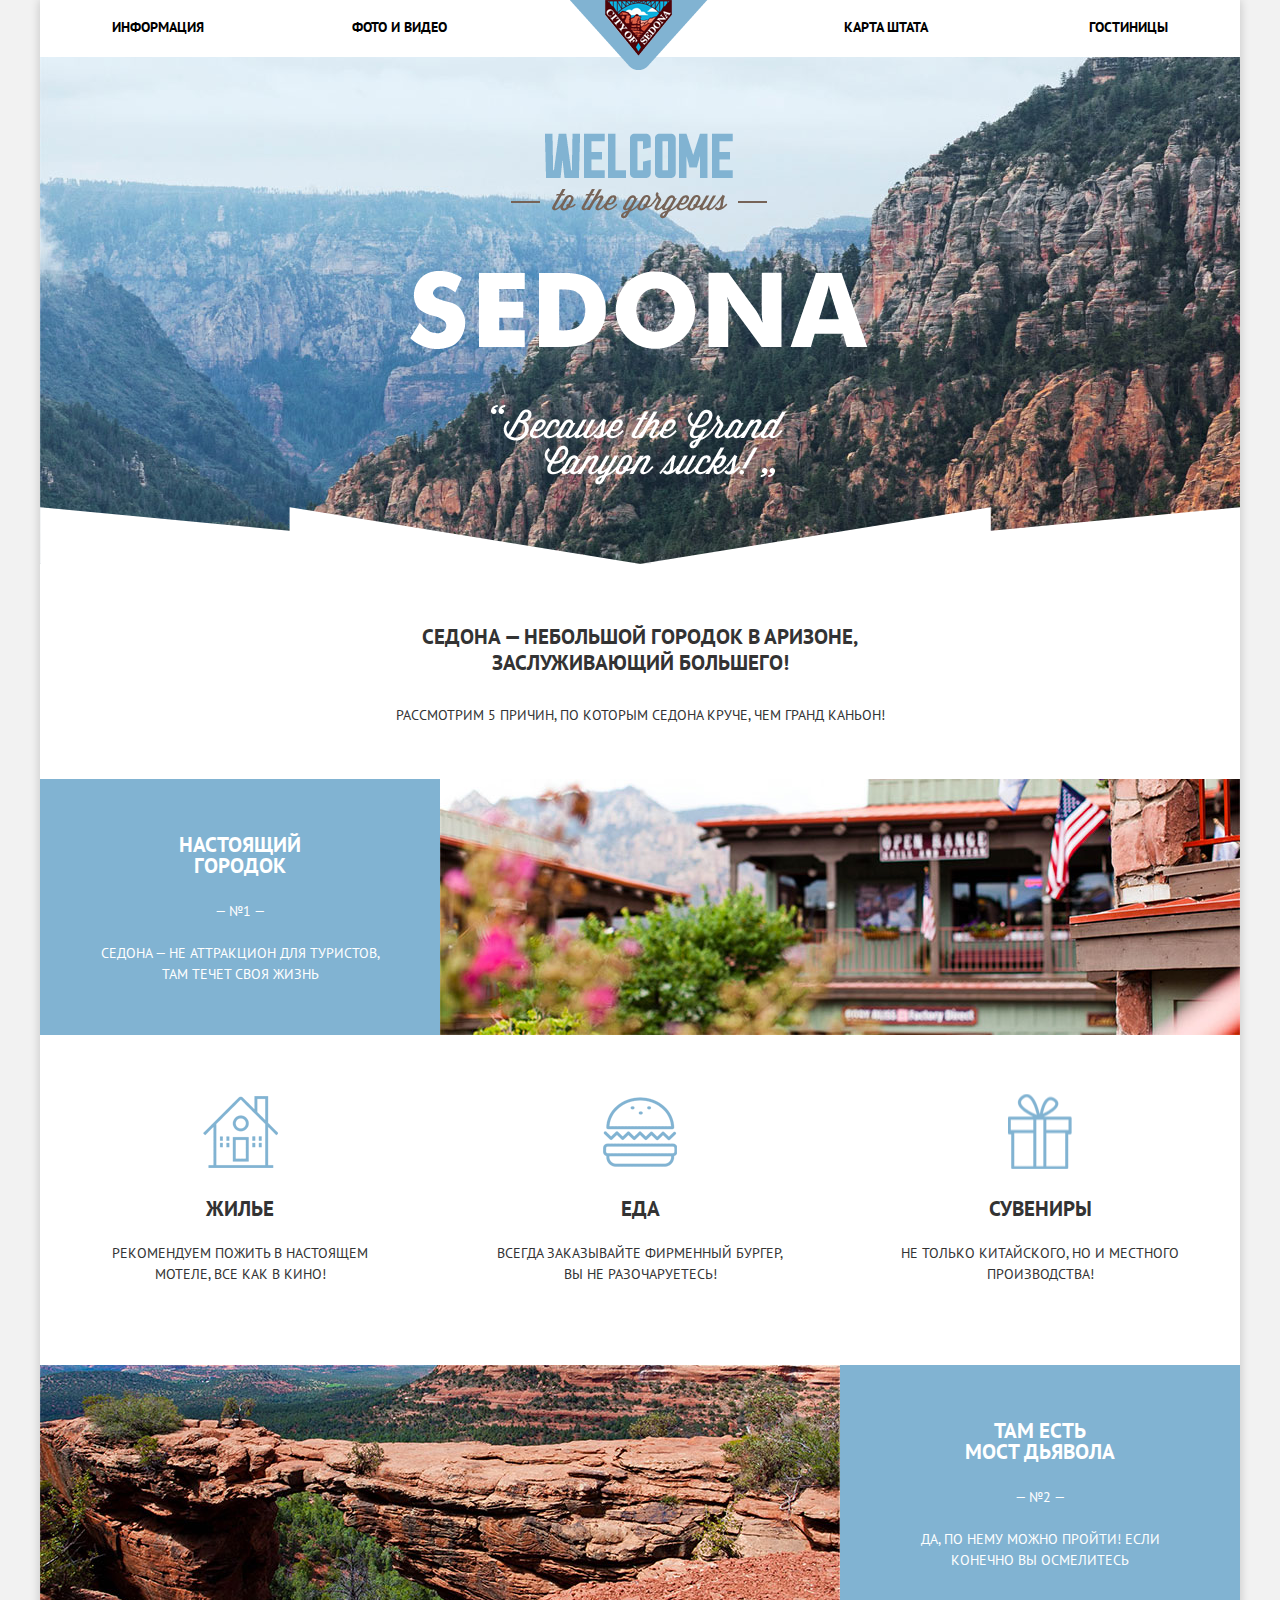
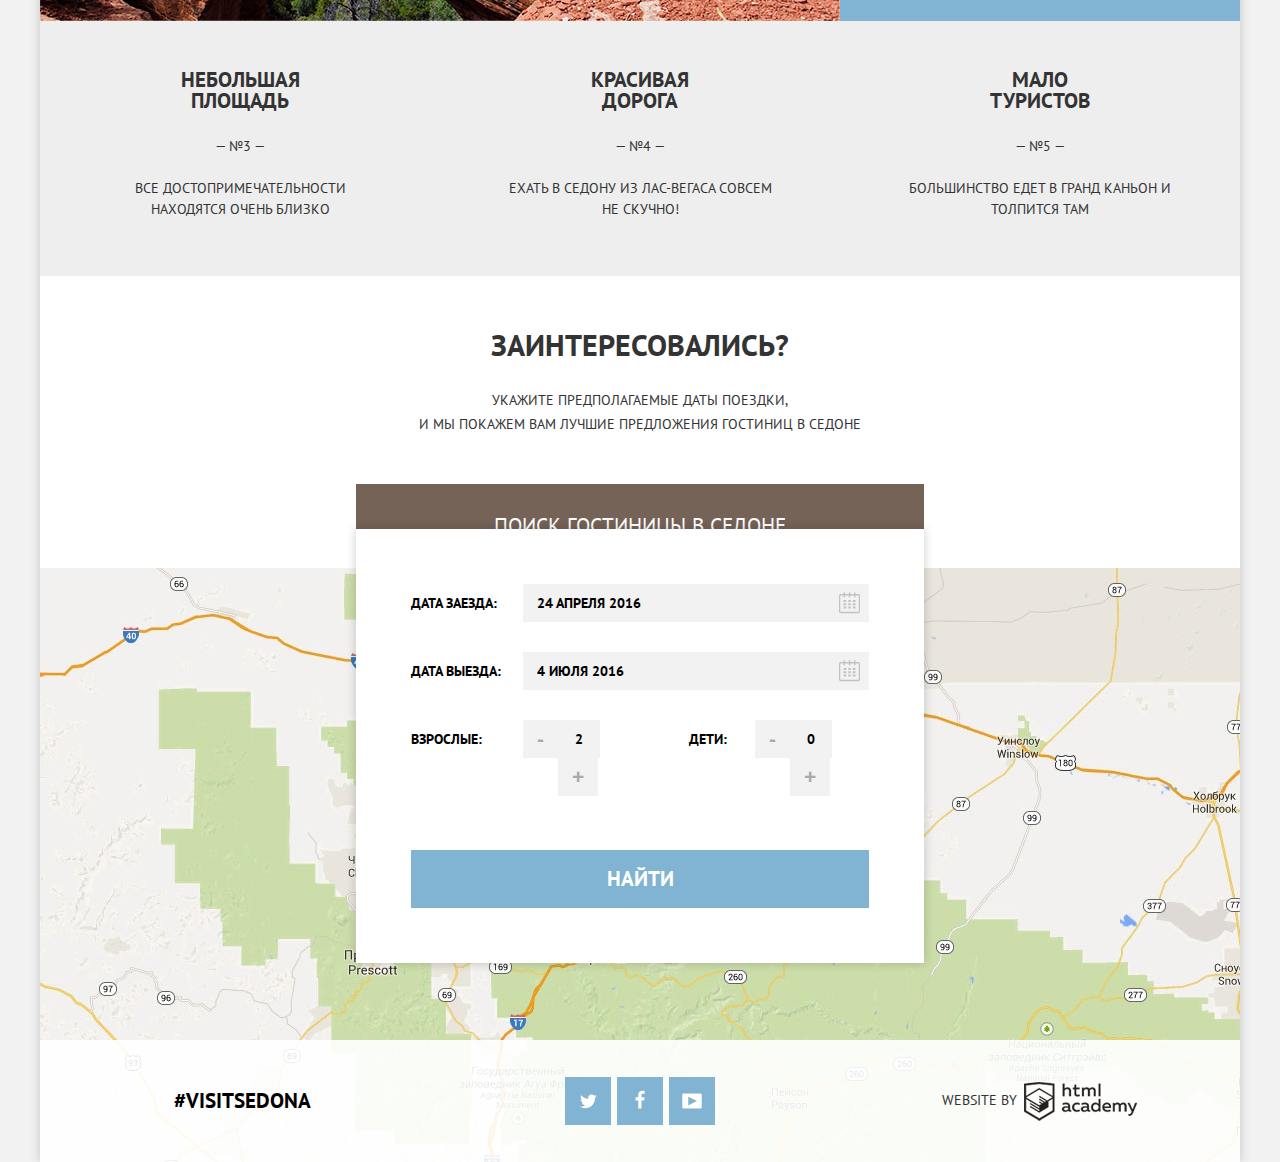
==== index.html @ 4ca917ee "№6" ====
<!DOCTYPE HTML>
<html lang="ru">
	<head>
		<title>Седона</title>
		<meta charset="utf-8">
		<link rel="stylesheet" href="https://fonts.googleapis.com/css?family=PT+Sans">
		<link rel="stylesheet" href="css/normalize.css">
		<link rel="stylesheet" href="css/style.css">
	</head>
	<body>
		<div class="container">
			<header>
				<nav class="main-navigation">
					<ul>
						<li>
							<a href="#">Информация</a>
						</li>
						<li>
							<a href="#">Фото и видео</a>
						</li>
						<li>
							<a href="#">Карта штата</a>
						</li>
						<li>
							<a href="catalog.html">Гостиницы</a>
						</li>
					</ul>
					<div class="logo">
						<a>
							<img src="img/logo.png" width="138" height="70" alt="Седона">
						</a>
					</div>
				</nav>
			</header>
			<main>
				<div class="index-intro">
					<img class="intro-text" src="img/main/intro-text.png" width="458" height="352" alt="Добро пожаловать в Седону!">
				</div>
				<div class="index-intro-title">
					<h1>Седона &mdash; небольшой городок в Аризоне, заслуживающий большего!</h1>
					<p>Рассмотрим 5 причин, по которым Седона круче, чем гранд каньон!</p>
				</div>
				<div class="index-content">
					<div class="reason-row clearfix">
						<div class="reason-text reason-best index-left-column">
							<h2>Настоящий<br> городок</h2>
							<span class="reason-number">&mdash; №1 &mdash;</span>
							<p>Седона &mdash; не аттракцион для туристов, там течет своя жизнь</p>
						</div>
						<div class="reason-photo index-right-column">
							<img src="img/main/real-city.jpg" width="800" height="256" alt="Настоящий городок Седона">
						</div>
					</div>
					<div class="features">
						<div class="features-item index-left-column">
							<div class="feature-icon house-icon"></div>
							<h2>Жилье</h2>
							<p>Рекомендуем пожить в настоящем мотеле, все как в кино!</p>
						</div>
						<div class="features-item index-left-column">
							<div class="feature-icon burger-icon"></div>
							<h2>Еда</h2>
							<p>Всегда заказывайте фирменный бургер, вы не разочаруетесь!</p>
						</div>
						<div class="features-item index-right-column">
							<div class="feature-icon present-icon"></div>
							<h2>Сувениры</h2>
							<p>Не только китайского, но и местного производства!</p>
						</div>
					</div>
					<div class="reason-row">
						<div class="reason-photo index-left-column">
							<img src="img/main/devils-bridge.jpg" width="800" height="256" alt="Мост Дьявола">
						</div>
						<div class="reason-text reason-best index-right-column">
							<h2>Там есть<br> Мост Дьявола</h2>
							<span class="reason-number">&mdash; №2 &mdash;</span>
							<p>Да, по нему можно пройти! Если конечно вы осмелитесь</p>
						</div>
					</div>
					<div class="reason-row clearfix">
						<div class="reason-text index-left-column">
							<h2>Небольшая<br> площадь</h2>
							<span class="reason-number">&mdash; №3 &mdash;</span>
							<p>Все достопримечательности находятся очень близко</p>
						</div>	
						<div class="reason-text index-center-column">
							<h2>Красивая<br> дорога</h2>
							<span class="reason-number">&mdash; №4 &mdash;</span>
							<p>Ехать в Седону из Лас-Вегаса совсем не скучно!</p>
						</div>	
						<div class="reason-text index-right-column">
							<h2>Мало<br> туристов</h2>
							<span class="reason-number">&mdash; №5 &mdash;</span>
							<p>Большинство едет в Гранд Каньон и толпится там</p>
						</div>	
					</div>
				</div>
				<div class="hotel-search">
					<div class="hotel-search-intro">
						<strong>Заинтересовались?</strong>
						<p>Укажите предполагаемые даты поездки,<br> и мы покажем вам лучшие предложения гостиниц в Седоне</p>
					</div>
					<a class="btn search-form-btn" href="#">Поиск гостиницы в Седоне</a>
					<div class="modal-content"> <!--Чтобы скрыть эту форму, нужно добавить класс .modal-content-close-->
					<form class="hotel-search-form" action="https://echo.htmlacademy.ru" method="post">
					<div class="booking-date clearfix">
						<label for="arrival-date">Дата заезда:</label>
						<input type="text" name="arrival-date" value="" id="arrival-date" placeholder="24 АПРЕЛЯ 2016">
						<button class="calendar-icon" type="button" title="Открыть календарь"></button>
					</div>
					<div class="booking-date clearfix">
						<label for="departure-date">Дата Выезда:</label>
						<input type="text" name="departure-date" value="" id="departure-date" placeholder="4 ИЮЛЯ 2016">
						<button class="calendar-icon" type="button" title="Открыть календарь"></button>
					</div>
					<div class="booking-person adult-number">
						<label for="adults-number">Взрослые:</label>
						<button class="minus-btn" type="button">-</button>
						<input type="text" name="adults-number" value="" id="adults-number" placeholder="2">
						<button class="plus-btn" type="button">+</button>
					</div>
					<div class="booking-person children-number">
						<label for="children-number">Дети:</label>
						<button class="minus-btn" type="button">-</button>
						<input type="text" name="children-number" value="" id="children-number" placeholder="0">
						<button class="plus-btn" type="button">+</button>
					</div>
					<button class="hotel-search-btn" type="submit" title="Найти гостиницу">Найти</button>
					</form>
				</div>
				</div>
				<div class="index-map">
				</div>
			</main>
			<footer class="main-footer footer-transparent clearfix">
				<a class="hashtag" href="#">#VisitSedona</a>
				<div class="footer-social">
					<a class="social-button social-button-tw" href="#">Twitter</a>
					<a class="social-button social-button-fb" href="#">Facebook</a>
					<a class="social-button social-button-yt" href="#">Youtube</a>
				</div>
				<div class="copyright">
					<p class="copyright-text">Website by</p>
					<a class="copyright-icon" href="https://htmlacademy.ru">
						<img src="img/copyright-icon.png" width="113" height="39" alt="HTML Academy">
					</a>
				</div>
			</footer>
		</div>
	</body>
</html>
---- css/style.css ----
body {
	font-weight: 400;
	font-size: 14px;
	line-height: 21px;
	font-family: "PT Sans", "Arial", sans-serif;
	color: #333333;
	text-transform: uppercase;

	background-color: #f2f2f2;
}

img {
	display: block;
	max-width: 100%;
	max-height: auto;
}

.clearfix {
	content: "";
	display: table;
	clear: both;
}

.container {
	position: relative;
	width: 1200px;
	margin: 0 auto;
	background-color: #ffffff;
	box-shadow: 0 0 10px rgba(0, 1, 1, 0.2);
}


/*main-page*/


/*main-page navigation*/


.main-navigation {
	position: relative;
	padding: 0 72px;
}

.main-navigation ul {
	margin: 0;
	padding: 0;
	font-size: 0;
	list-style: none;
}

.main-navigation li {
	display: inline-block;
	width: 240px;
	padding: 14px 0;
	vertical-align: top;
}

.main-navigation li:nth-child(4n+1),
.main-navigation li:nth-child(4n+2) {
	text-align: left;
}

.main-navigation li:nth-child(4n+2) {
	margin-right: 96px;
}

.main-navigation li:nth-child(4n+3),
.main-navigation li:nth-child(4n+4) {
	text-align: right;
}

.main-navigation a {
	font-weight: 700;
	font-size: 14px;
	line-height: 26px;
	color: #000000;
	text-decoration: none;
}

.main-navigation a:hover {
	color: #81b3d2;
}

.main-navigation a:active {
	color: #b2b2b2;
}

.main-navigation .active {
	color: #766357;
}

.main-navigation .active:hover {
	color: #604e43;
}

.main-navigation .active:active {
	color: #d6d0cc;
}

.logo {
	position: absolute;
	top: 0;
	left: 530px;
	z-index: 10;
	width: 138px;
	height: 70px;
}


/*main-page main-content*/


.index-intro {
	position: relative;
	width: 100%;
	height: 507px;

	background: url("../img/main/intro-shape.png") no-repeat 0 450px,
	#7fb4d3 url("../img/main/intro-photo.jpg") no-repeat 0 -55px;
}

.intro-text {
	position: absolute;
	top: 76px;
	left: 370px;
}

.index-intro-title h1 {
	width: 500px;
	margin: 0 auto;
	margin-top: 60px;
	margin-bottom: 26px;
	font-size: 21px;
	line-height: 26px;
	text-align: center;
}

.index-intro-title p {
	margin: 0 auto;
	margin-bottom: 51px;
	font-size: 14px;
	line-height: 26px;
	text-align: center;
}

.index-left-column,
.index-center-column {
	float: left;
}

.index-right-column {
	float: right;
}

.reason-row:last-child {
	background-color: #eeeeee;
}

.reason-text {
	width: 400px;
	text-align: center;
	padding-bottom: 42px;
}

.reason-best {
	padding-bottom: 36px;
	color: #ffffff;
	background-color: #81b3d2;
}

.reason-text h2 {
	margin-top: 48px;
	margin-bottom: 25px;
	font-size: 21px;
	line-height: 21px;
}

.reason-best h2 {
	margin-top: 55px;
	margin-bottom: 25px;
	font-size: 21px;
	line-height: 21px;
}

.reason-number {
	display: block;
	margin-bottom: 21px;
}

.reason-text p {
	padding: 0 60px;
}

.reason-best p {
	padding: 0 49px;
}

.reason-photo {
	width: 800px;
}

.features-item {
	width: 400px;
	text-align: center;
}

.feature-icon {
	width: 75px;
	height: 75px;
	margin: 0 auto;
	margin-top: 59px;
	margin-bottom: 29px;
}

.house-icon {
	background: url("../img/main/house-icon.png") no-repeat 50% 50%;
	background-size: 75px 72px;
}

.burger-icon {
	background: url("../img/main/burger-icon.png") no-repeat 50% 50%;
	background-size: 74px 70px;
}

.present-icon {
	background: url("../img/main/present-icon.png") no-repeat 50% 50%;
	background-size: 64px 76px;
}

.features-item h2 {
	margin-bottom: 24px;
}

.features-item p {
	margin-bottom: 75px;
	padding: 0 55px;
	padding-bottom: 5px;
}

.hotel-search {
	position: relative;
}

.hotel-search-intro strong {
	display: block;
	width: 575px;
	margin: 0 auto;
	margin-top: 57px;
	margin-bottom: 31px;
	font-weight: 700;
	font-size: 30px;
	line-height: 24px;
	text-align: center;
}

.hotel-search-intro p {
	margin: 0 auto;
	margin-bottom: 48px;
	line-height: 24px;
	text-align: center;
}

.search-form-btn {
	display: block;
	width: 568px;
	margin: 0 auto;
	padding: 29px 0;
	font-size: 21px;
	line-height: 26px;
	color: #ffffff;
	text-align: center;
	text-decoration: none;
	background-color: #766357;
}

.index-map {
	width: 1200px;
	height: 594px;
	background: #e5f0d0 url("../img/main/map.jpg") no-repeat -40px -153px;
}


/*inner-page*/


/*inner-page filter*/


.hotel-filter {
	width: 1200px;
	padding-top: 26px;
	padding-bottom: 6px;
	font-size: 0;
	color: #ffffff;
	background: #859eb3 url("../img/hotels/filter-background.jpg") no-repeat 0 -55px;
	background-size: 100% auto;
}

.hotel-filter-form {
	margin: 0 73px;
}

.filter-block {
	display: inline-block;
	vertical-align: top;
}

.infrastructure,
.property-type {
	float: left;
	width: 240px;
}

.hotel-filter-form fieldset {
	margin: 0;
	padding: 0;
	font-size: 14px;
	border: none;
}

.hotel-filter-form .property-type {
	padding-left: 16px;
}

.hotel-filter-form legend {
	margin-bottom: 25px;
	font-weight: 700;
	font-size: 16px;
	line-height: 21px;
}

.hotel-filter-form label {
	position: relative;
	display: block;
	margin: 0;
	margin-bottom: 25px;
	padding: 0;
	padding-left: 39px;
	cursor: pointer;
}

.filter-checkbox input[type="checkbox"] {
	display: none;
}

.filter-checkbox input[type="checkbox"] + .checkbox-indicator {
	position: absolute;
	top: -1px;
	left: -1px;
	z-index: 1;
	width: 17px;
	height: 17px;
	border-radius: 25%;
	border: 2px solid #ffffff;
	opacity: 0.8;
}

.filter-checkbox input[type="checkbox"]:checked + .checkbox-indicator {
	opacity: 1;
}

.filter-checkbox input[type="checkbox"]:checked + .checkbox-indicator::before {
	content: "";
	position: absolute;
	z-index: 2;
	top: 5px;
	left: 6px;
	width: 17px;
	height: 4px;
	background-color: #ffffff;
	border-radius: 15%;
}

.filter-checkbox input[type="checkbox"]:checked + .checkbox-indicator::after {
	content: "";
	position: absolute;
	top: 8px;
	left: 1px;
	width: 10px;
	height: 4px;
	background-color: #ffffff;
	border-radius: 15%;
}

.filter-checkbox input[type="checkbox"]:checked + .checkbox-indicator::before {
	-webkit-transform: rotate(-45deg);
	        transform: rotate(-45deg);
}

.filter-checkbox input[type="checkbox"]:checked + .checkbox-indicator::after {
	-webkit-transform: rotate(45deg);
	        transform: rotate(45deg);
}

.cost-range {
	position: relative;
	float: right;
	width: 317px;
}

.cost-range .cost-range-title {
	margin-left: -8px;
	margin-bottom: 11px;
	font-weight: 600;
	font-size: 16px;
	line-height: 21px;
}

.price-controls {
	position: relative;
	height: 32px;
	margin-bottom: 20px;
	font-size: 0;
	border: 2px solid #ffffff;
	border-radius: 2px;
}

.price-controls::after {
	content: "";
	position: absolute;
	top: 5px;
	left: 157px;
	width: 2px;
	height: 22px;
	background: #ffffff;
}

.price-controls label {
	display: inline-block;
	font-size: 14px;
	line-height: 30px;
	vertical-align: top;
}

.price-controls .min-price,
.price-controls .max-price {
	width: 85px;
	padding-left: 64px;
}

.price-controls input {
	width: 50px;
	margin: 0;
	color: inherit;
	font: inherit;
	line-height: 30px;
	background: none;
	border: none;
}

.range-controls {
	position: relative;
}

.range-controls .scale {
	height: 2px;
	background: rgba(255, 255, 255, 0.3);
}

.range-controls .bar {
	width: 80%;
	height: 2px;
	background: #ffffff;
}

.range-toggle {
	position: absolute;
	top: -9px;
	width: 4px;
	height: 4px;
	background: #ababab;
	border: 8px solid #ffffff;
	border-radius: 50%;
	box-shadow: 0 2px 1px 0 rgba(0, 1, 1, 0.2);
	cursor: pointer;
}

.range-toggle:hover {
	background: #1c4f80;
}

.range-toggle-min {
	left: 0;
}

.range-toggle-max {
	left: 80%;
}

.filter-form-btn {
	display: block;
	margin-top: 32px;
	margin-left: 85px;
	padding: 6px 30px;
	font-size: 14px;
	line-height: 20px;
	color: #ffffff;
	text-transform: uppercase;
	background: transparent;
	border: 2px solid #ffffff;
	border-radius: 2px;
	cursor: pointer;
}

.filter-form-btn:hover {
	color: #000000;
	background: #ffffff;
}


/*inner-page main-content*/


.sort {
	width: 1056px;
	padding: 26px 73px;
}

.sort p {
	float: left;
	width: 138px;
	margin: 0;
	margin-top: 5px;
	margin-right: 26px;
	font-weight: 700;
	font-size: 21px;
	line-height: 26px;
}

.sort-choice span {
	float: left;
	margin-top: 9px;
	margin-right: 38px;
	font-size: 12px;
	line-height: 18px;
}

.sort-type {
	float: left;
	margin-top: 9px;
	font-size: 12px;
	line-height: 18px;
}

.sort-type a {
	display: inline-block;
	margin-right: 29px;
	color: #b1b1b1;
	text-align: center;
	text-decoration: none;
	border-bottom: 1px dotted #81b3d2;
	cursor: pointer;
}

.sort-choice a:hover {
	color: #81b3d2;
}

.sort-choice a:active {
	color: #000000;
	border: none;
}

.sort-type .active {
	color: #81b3d2;
	border: none;
}

.sort-arrows {
	float: right;
	font-size: 0;
}

.sort-arrows a {
	display: inline-block;
	padding-top: 14px;
	vertical-align: middle;
	border: none;
}

.arrow::before {
	content: "";
	display: inline-block;
	border: 10px solid #eeeeee;
	border-right-width: 5px;
	border-left-width: 5px;
	border-right-color: transparent;
	border-left-color: transparent;
}

.sort-arrows .arrow-up::before {
	margin-right: 14px;
	border-top-width: 0;
}

.arrow-down::before {
	border-bottom-width: 0;
}

.arrow:hover::before {
	border-top-color: #000000;
	border-bottom-color: #000000;
}

.arrow:active::before {
	border-top-color: #81b3d2;
	border-bottom-color: #81b3d2;
}

.arrow.active::before {
	border-top-color: #81b3d2;
	border-bottom-color: #81b3d2;
}

.sort-result-row {
	display: inline-block;
	width: 1056px;
	padding: 30px 73px;
	vertical-align: top;
	border-top: 1px solid #e5e5e5;
}

.sort-result-row .hotel-photo {
	float: left;
	width: 135px;
	height: 90px;
	margin-right: 30px;
}

.sort-result-row .hotel-description {
	float: left;
}

.sort-result-row .hotel-rate {
	float: right;
	width: 111px;
	margin: 0;
}

.hotel-description .hotel-title {
	margin-top: -5px;
	margin-bottom: 7px;
	line-height: 26px;
}

.hotel-title a {
	color: #000000;
	text-decoration: none;
}

.hotel-title a:hover {
	color: #81b3d2;
}

.hotel-title a:active {
	color: #cacaca;
}

.hotel-info,
.book-block {
	float: left;
}

.hotel-info {
	margin-right: 6px;
}

.hotel-description .hotel-type,
.hotel-description .hotel-price {
	display: block;
	margin-bottom: 13px;
}

.more-info-btn,
.book-btn {
	display: block;
	font-weight: 700;
	color: #ffffff;
	text-align: center;
	text-decoration: none;
}

.more-info-btn {
	padding: 3px 17px;
	background-color: #81b3d2;
}

.more-info-btn:hover {
	background-color: #669ec0;
}

.more-info-btn:active {
	background-color: #5496bd;
	color: #84b4d0;
}

.book-btn {
	padding: 3px 19px;
	background-color: #766357;
}

.book-btn:hover {
	background-color: #604e43;
}

.book-btn:active {
	background-color: #503e33;
	color: #857871;
}

.hotel-rate-star {
	float: right;
	width: 89px;
	height: 17px;
	margin-bottom: 46px;
	background: url("../img/hotels/star-icon.png") no-repeat;
}

.amara-resort-spa {
	background-position: 0px 0px;
}

.desert-quail-inn {
	background-position: 48px 0px;
}

.villas-poco-diablo {
	background-position: 24px 0px;
}

.hotel-rate-number {
	float: right;
	padding: 3px 10px;
	text-align: center;
	background-color: #f2f2f2;
}


/*footer*/


.main-footer {
	text-align: center;
}

.footer-transparent {
	position: absolute;
	bottom: 0;
	background-color: rgba(255, 255, 255, 0.9);
}

.main-footer .hashtag {
	float: left;
	width: 405px;
	padding: 48px 0;
	font-weight: 700;
	font-size: 21px;
	line-height: 26px;
	color: #000000;
	text-decoration: none;
}

.main-footer .hashtag:hover {
	text-decoration: underline;
}

.footer-social {
	float: left;
	width: 395px;
	padding: 37px 0;
	font-size: 0;
	text-align: center;
}

.social-button {
	display: inline-block;
	width: 46px;
	height: 48px;
	margin-right: 6px;
	text-decoration: none;
	vertical-align: top;
}

.social-button-tw {
	background: #81b3d2 url("../img/sprite.png") no-repeat;
	background-position: 5px -409px;
}

.social-button-fb {
	background: #81b3d2 url("../img/sprite.png") no-repeat;
	background-position: 8px -339px;
}

.social-button-yt {
	background: #81b3d2 url("../img/sprite.png") no-repeat;
	background-position: 3px -481px;
}

.social-button:hover {
	background-color: #669ec0;
}

.social-button:active {
	background-color: #5496bd;
}

.social-button-tw:active {
	background-position: 5px -374px;
}

.social-button-fb:active {
	background-position: 8px -300px;
}

.social-button-yt:active {
	background-position: 3px -445px;
}

.main-footer .copyright {
	float: right;
	width: 400px;
	padding: 35px 0;
}

.copyright p {
	float: left;
	width: 75px;
	margin-top: 12px;
	margin-left: 102px;
	font-size: 14px;
	line-height: 26px;
}

.copyright img {
	float: left;
	width: 113px;
	height: 39px;
	margin-top: 7px;
	margin-left: 7px;
}


/*modal-content*/


.modal-content {
	position: absolute;
	left: 50%;
	bottom: -395px;
	width: 568px;
	margin-left: -284px;
	background-color: #ffffff;
	box-shadow: 0 0 10px rgba(0, 1, 1, 0.2);
}

.modal-content-close {
	display: none;
}

.hotel-search-form {
	padding: 55px;
	font-weight: 700;
	font-size: inherit;
	line-height: 26px;
	font-family: inherit;
	color: #000000;
	text-transform: uppercase;
}

.hotel-search-form label {
	float: left;
	display: block;
	width: 112px;
	padding: 6px 0;
	cursor: pointer;
}

.hotel-search-form input {
	float: left;
	display: block;
	height: 36px;
	font-weight: 700;
	color: #000000;
	font-family: inherit;
	background-color: #f2f2f2;
	border: none;
	cursor: pointer;
}

.hotel-search-form input::-webkit-input-placeholder {
	color: #000000;
	opacity: 1;
}

.hotel-search-form input::-moz-placeholder {
	color: #000000;
	opacity: 1;
}

.hotel-search-form input:-ms-input-placeholder {
	color: #000000;
	opacity: 1;
}

.hotel-search-form input::placeholder {
	color: #000000;
	opacity: 1;
}

.booking-date {
	position: relative;
	width: 458px;
	margin-bottom: 30px;
}

.booking-date input {
	width: 292px;
	padding-left: 14px;
	padding-right: 40px;
}

.calendar-icon {
	position: absolute;
	top: 8px;
	right: 8px;
	width: 22px;
	height: 22px;
	border: none;
	background-color: blue;
	background: url("../img/sprite.png") no-repeat;
	background-position: -10px -94px;
	cursor: pointer;
}

.calendar-icon:hover {
	background: url("../img/sprite.png") no-repeat;
	background-position: -10px -52px;
}

.calendar-icon:active {
	border: none;
	background: url("../img/sprite.png") no-repeat;
	background-position: -10px -10px;
}

.booking-person {
	float: left;
	width: 226px;
	margin-bottom: 26px;
}

.booking-person input {
	width: 38px;
	text-align: center;
}

.adult-number {
	margin-right: 52px;
}

.children-number {
	float: left;
	width: 180px;
}

.children-number label {
	width: 66px;
	margin: 0;
}

.children-number input {
	width: 38px;
	margin: 0;
}

.minus-btn,
.plus-btn {
	float: left;
	margin: 0;
	padding: 7px 14px;
	font-weight: 700;
	font-size: 21px;
	color: #a9a9a9;
	background-color: #f2f2f2;
	border: none;
	cursor: pointer;
}

.minus-btn:hover,
.plus-btn:hover {
	color: #000000;
}

.minus-btn:active,
.plus-btn:active {
	color: #81b3d2;
}

.hotel-search-btn {
	width: 458px;
	margin-top: 28px;
	padding: 16px 0;
	font-weight: 700;
	font-size: 21px;
	line-height: 26px;
	font-family: inherit;
	color: #ffffff;
	text-transform: uppercase;
	border: none;
	background-color: #81b3d2;
	cursor: pointer;
}

.hotel-search-btn:hover {
	background-color: #669ec0;
}

.hotel-search-btn:active {
	background-color: #5496bd;
	color: #88b6d1;
}
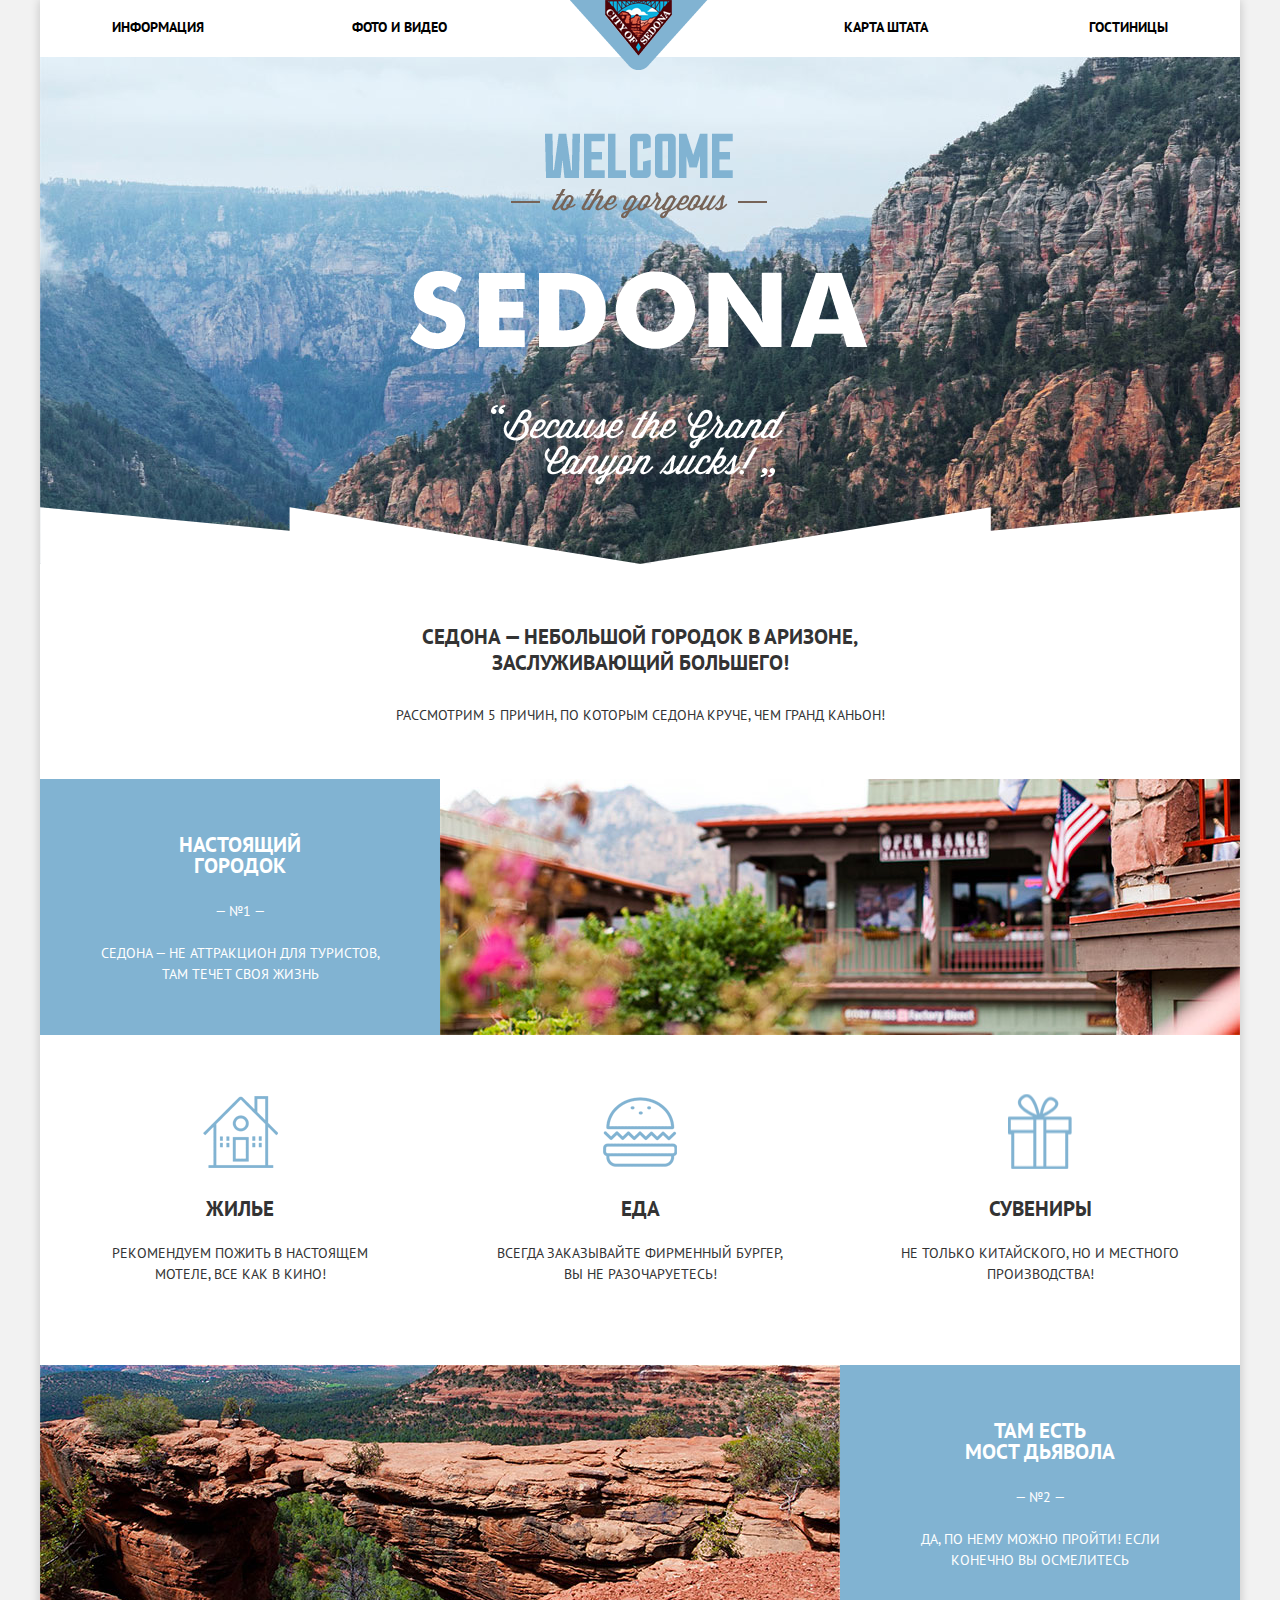
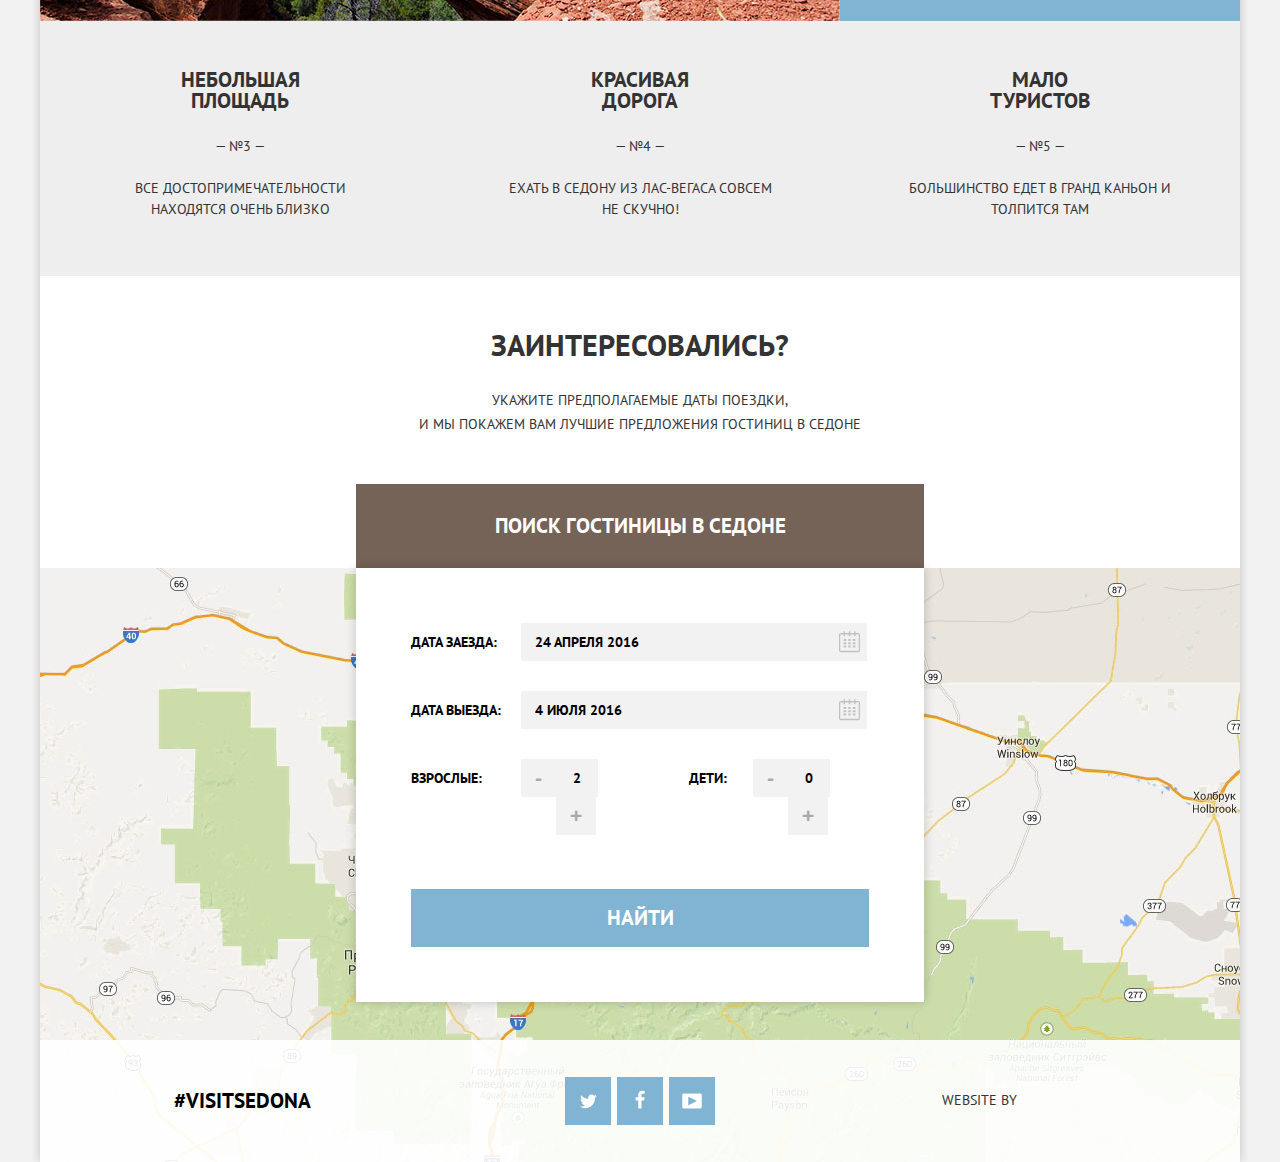
==== commit 5dc57b55: "# 7" ====
--- a/index.html
+++ b/index.html
@@ -142,9 +142,7 @@
 				</div>
 				<div class="copyright">
 					<p class="copyright-text">Website by</p>
-					<a class="copyright-icon" href="https://htmlacademy.ru">
-						<img src="img/copyright-icon.png" width="113" height="39" alt="HTML Academy">
-					</a>
+					<a class="copyright-icon" href="https://htmlacademy.ru"></a>
 				</div>
 			</footer>
 		</div>
--- a/css/style.css
+++ b/css/style.css
@@ -265,6 +265,7 @@
 	width: 568px;
 	margin: 0 auto;
 	padding: 29px 0;
+	font-weight: 700;
 	font-size: 21px;
 	line-height: 26px;
 	color: #ffffff;
@@ -347,7 +348,6 @@
 	position: absolute;
 	top: -1px;
 	left: -1px;
-	z-index: 1;
 	width: 17px;
 	height: 17px;
 	border-radius: 25%;
@@ -362,7 +362,6 @@
 .filter-checkbox input[type="checkbox"]:checked + .checkbox-indicator::before {
 	content: "";
 	position: absolute;
-	z-index: 2;
 	top: 5px;
 	left: 6px;
 	width: 17px;
@@ -384,12 +383,12 @@
 
 .filter-checkbox input[type="checkbox"]:checked + .checkbox-indicator::before {
 	-webkit-transform: rotate(-45deg);
-	        transform: rotate(-45deg);
+			transform: rotate(-45deg);
 }
 
 .filter-checkbox input[type="checkbox"]:checked + .checkbox-indicator::after {
 	-webkit-transform: rotate(45deg);
-	        transform: rotate(45deg);
+			transform: rotate(45deg);
 }
 
 .cost-range {
@@ -443,9 +442,13 @@
 	margin: 0;
 	color: inherit;
 	font: inherit;
-	line-height: 30px;
+	line-height: 21px;
 	background: none;
 	border: none;
+}
+
+.price-controls input:focus {
+	outline: 0;
 }
 
 .range-controls {
@@ -507,6 +510,10 @@
 	background: #ffffff;
 }
 
+.filter-form-btn:focus {
+	outline: none;
+}
+
 
 /*inner-page main-content*/
 
@@ -831,12 +838,22 @@
 	line-height: 26px;
 }
 
-.copyright img {
+.copyright-icon {
 	float: left;
 	width: 113px;
 	height: 39px;
 	margin-top: 7px;
 	margin-left: 7px;
+	background: url("../img/sprite.png") no-repeat;
+	background-position: 10px 254px;
+}
+
+.copyright-icon:hover {
+	background-position: 10px 195px;
+}
+
+.copyright-icon:active {
+	background-position: 10px 136px;
 }
 
 
@@ -846,7 +863,6 @@
 .modal-content {
 	position: absolute;
 	left: 50%;
-	bottom: -395px;
 	width: 568px;
 	margin-left: -284px;
 	background-color: #ffffff;
@@ -870,7 +886,7 @@
 .hotel-search-form label {
 	float: left;
 	display: block;
-	width: 112px;
+	width: 110px;
 	padding: 6px 0;
 	cursor: pointer;
 }
@@ -885,6 +901,16 @@
 	background-color: #f2f2f2;
 	border: none;
 	cursor: pointer;
+}
+
+.hotel-search-form input:hover {
+	background-color: #ebebeb;
+}
+
+.hotel-search-form input:focus {
+	background-color: #ffffff;
+	border-color: #e2e2e2;
+	outline: 2px solid #e5e5e5;
 }
 
 .hotel-search-form input::-webkit-input-placeholder {
@@ -943,6 +969,10 @@
 	background-position: -10px -10px;
 }
 
+.calendar-icon:focus {
+	outline: none;
+}
+
 .booking-person {
 	float: left;
 	width: 226px;
@@ -964,7 +994,7 @@
 }
 
 .children-number label {
-	width: 66px;
+	width: 64px;
 	margin: 0;
 }
 
@@ -994,6 +1024,12 @@
 .minus-btn:active,
 .plus-btn:active {
 	color: #81b3d2;
+	outline: none;
+}
+
+.minus-btn:focus,
+.plus-btn:focus {
+	outline: none;
 }
 
 .hotel-search-btn {
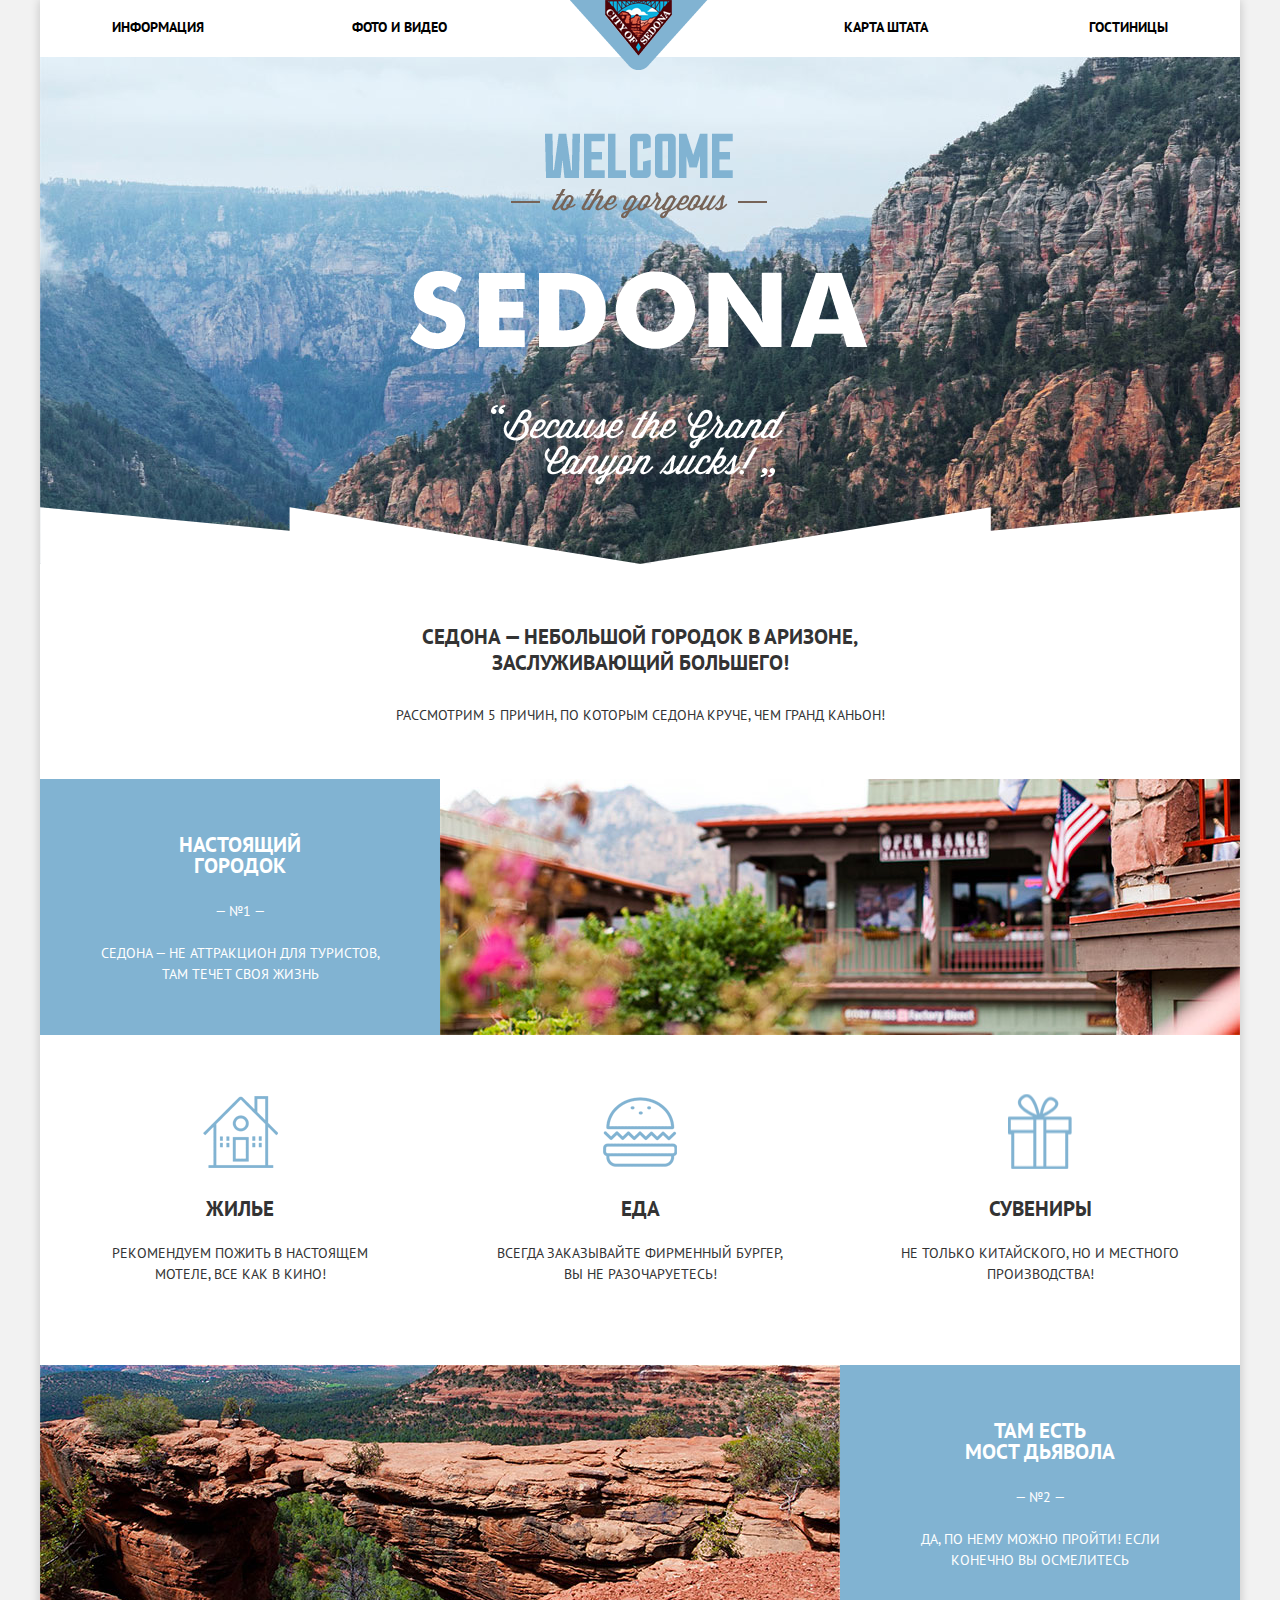
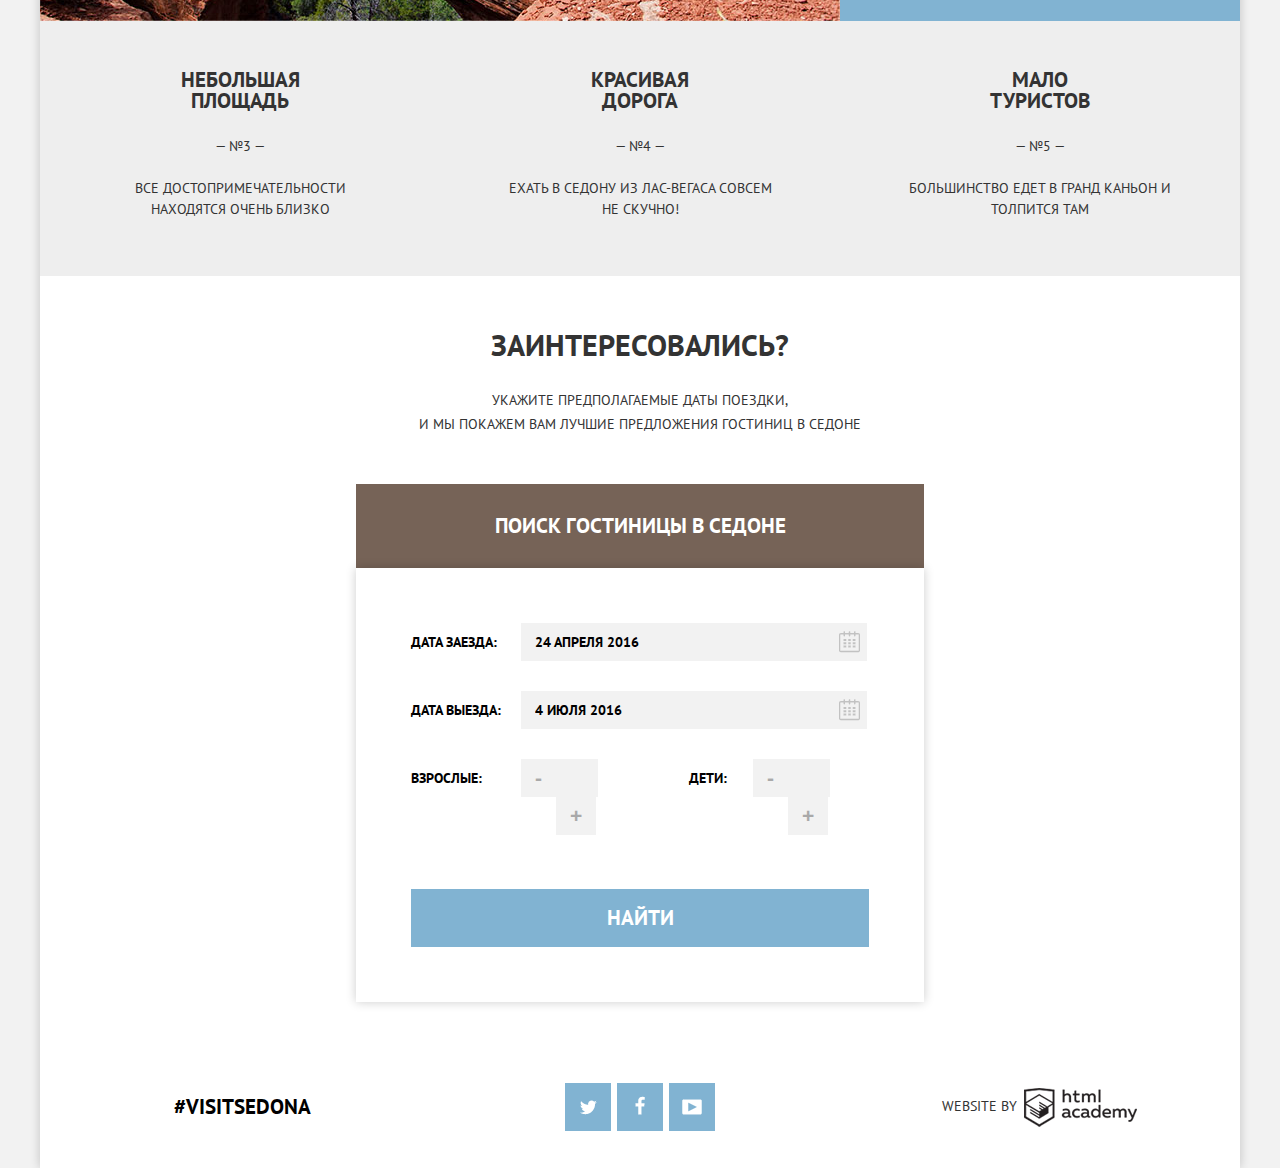
==== commit 32b6ab8c: "Правки 21.11.2016" ====
--- a/index.html
+++ b/index.html
@@ -5,7 +5,7 @@
 		<meta charset="utf-8">
 		<link rel="stylesheet" href="https://fonts.googleapis.com/css?family=PT+Sans">
 		<link rel="stylesheet" href="css/normalize.css">
-		<link rel="stylesheet" href="css/style.css">
+		<link rel="stylesheet" href="css/style-mini.css">
 	</head>
 	<body>
 		<div class="container">
@@ -117,13 +117,13 @@
 					<div class="booking-person adult-number">
 						<label for="adults-number">Взрослые:</label>
 						<button class="minus-btn" type="button">-</button>
-						<input type="text" name="adults-number" value="" id="adults-number" placeholder="2">
+						<input type="text" name="adults-number" value="" id="adults-number" placeholder="">
 						<button class="plus-btn" type="button">+</button>
 					</div>
 					<div class="booking-person children-number">
 						<label for="children-number">Дети:</label>
 						<button class="minus-btn" type="button">-</button>
-						<input type="text" name="children-number" value="" id="children-number" placeholder="0">
+						<input type="text" name="children-number" value="" id="children-number" placeholder="">
 						<button class="plus-btn" type="button">+</button>
 					</div>
 					<button class="hotel-search-btn" type="submit" title="Найти гостиницу">Найти</button>
@@ -131,6 +131,7 @@
 				</div>
 				</div>
 				<div class="index-map">
+					<iframe src="https://www.google.com/maps/embed?pb=!1m14!1m8!1m3!1d52385.17756490206!2d-111.795138!3d34.854378!3m2!1i1024!2i768!4f13.1!3m3!1m2!1s0x872da132f942b00d%3A0x5548c523fa6c8efd!2z0KHQtdC00L7QvdCwLCDQkNGA0LjQt9C-0L3QsCA4NjMzNg!5e0!3m2!1sru!2sru!4v1479706964311" width="1200" height="594" frameborder="0" style="border:0" allowfullscreen width="1200" height="594"></iframe>
 				</div>
 			</main>
 			<footer class="main-footer footer-transparent clearfix">
@@ -146,5 +147,6 @@
 				</div>
 			</footer>
 		</div>
+		<script type="text/javascript" src="js/script-mini.js"></script>
 	</body>
 </html>--- a/css/style-mini.css
+++ b/css/style-mini.css
@@ -0,0 +1 @@
+body{font-weight:400;font-size:14px;line-height:21px;font-family:"PT Sans","Arial",sans-serif;color:#333;text-transform:uppercase;background-color:#f2f2f2}img{display:block;max-width:100%;max-height:auto}.clearfix{content:"";display:table;clear:both}.container{position:relative;width:1200px;margin:0 auto;background-color:#fff;box-shadow:0 0 10px rgba(0,1,1,.2)}.main-navigation{position:relative;padding:0 72px}.main-navigation ul{margin:0;padding:0;font-size:0;list-style:none}.main-navigation li{display:inline-block;width:240px;padding:14px 0;vertical-align:top}.main-navigation li:nth-child(4n+1),.main-navigation li:nth-child(4n+2){text-align:left}.main-navigation li:nth-child(4n+2){margin-right:96px}.main-navigation li:nth-child(4n+3),.main-navigation li:nth-child(4n+4){text-align:right}.main-navigation a{font-weight:700;font-size:14px;line-height:26px;color:#000;text-decoration:none}.main-navigation a:hover{color:#81b3d2}.main-navigation a:active{color:#b2b2b2}.main-navigation .active{color:#766357}.main-navigation .active:hover{color:#604e43}.main-navigation .active:active{color:#d6d0cc}.logo{position:absolute;top:0;left:530px;z-index:10;width:138px;height:70px}.index-intro{position:relative;width:100%;height:507px;background:url(../img/main/intro-shape.png) no-repeat 0 450px,#7fb4d3 url(../img/main/intro-photo.jpg) no-repeat 0 -55px}.intro-text{position:absolute;top:76px;left:370px}.index-intro-title h1{width:500px;margin:60px auto 26px;font-size:21px;line-height:26px;text-align:center}.index-intro-title p{margin:0 auto 51px;font-size:14px;line-height:26px;text-align:center}.index-center-column,.index-left-column{float:left}.index-right-column{float:right}.reason-row:last-child{background-color:#eee}.reason-text{width:400px;text-align:center;padding-bottom:42px}.reason-best{padding-bottom:36px;color:#fff;background-color:#81b3d2}.reason-best h2,.reason-text h2{margin-top:48px;margin-bottom:25px;font-size:21px;line-height:21px}.reason-best h2{margin-top:55px}.reason-number{display:block;margin-bottom:21px}.reason-text p{padding:0 60px}.reason-best p{padding:0 49px}.reason-photo{width:800px}.features-item{width:400px;text-align:center}.feature-icon{width:75px;height:75px;margin:59px auto 29px}.house-icon{background:url(../img/main/house-icon.png) no-repeat 50% 50%;background-size:75px 72px}.burger-icon{background:url(../img/main/burger-icon.png) no-repeat 50% 50%;background-size:74px 70px}.present-icon{background:url(../img/main/present-icon.png) no-repeat 50% 50%;background-size:64px 76px}.features-item h2{margin-bottom:24px}.features-item p{margin-bottom:75px;padding:0 55px 5px}.hotel-search{position:relative}.hotel-search-intro strong{display:block;width:575px;margin:57px auto 31px;font-weight:700;font-size:30px;line-height:24px;text-align:center}.hotel-search-intro p,.search-form-btn{margin:0 auto 48px;line-height:24px;text-align:center}.search-form-btn{display:block;width:568px;margin:0 auto;padding:29px 0;font-weight:700;font-size:21px;line-height:26px;color:#fff;text-decoration:none;background-color:#766357}.hotel-filter{width:1200px;padding-top:26px;padding-bottom:6px;font-size:0;color:#fff;background:#859eb3 url(../img/hotels/filter-background.jpg) no-repeat 0 -55px;background-size:100% auto}.hotel-filter-form{margin:0 73px}.filter-block{display:inline-block;vertical-align:top}.infrastructure,.property-type{float:left;width:240px}.hotel-filter-form fieldset{margin:0;padding:0;font-size:14px;border:none}.hotel-filter-form .property-type{padding-left:16px}.hotel-filter-form legend{margin-bottom:25px;font-weight:700;font-size:16px;line-height:21px}.hotel-filter-form label{position:relative;display:block;margin:0 0 25px;padding:0 0 0 39px;cursor:pointer}input[type=checkbox]{display:none}input[type=checkbox]+.checkbox-indicator{position:absolute;top:-1px;left:-1px;width:17px;height:17px;border-radius:25%;border:2px solid #fff;opacity:.8}input[type=checkbox]:checked+.checkbox-indicator{opacity:1}input[type=checkbox]:checked+.checkbox-indicator::after,input[type=checkbox]:checked+.checkbox-indicator::before{content:"";position:absolute;top:5px;left:6px;width:17px;height:4px;background-color:#fff;border-radius:15%}input[type=checkbox]:checked+.checkbox-indicator::after{top:8px;left:1px;width:10px}input[type=checkbox]:checked+.checkbox-indicator::before{-webkit-transform:rotate(-45deg);transform:rotate(-45deg)}input[type=checkbox]:checked+.checkbox-indicator::after{-webkit-transform:rotate(45deg);transform:rotate(45deg)}.cost-range{position:relative;float:right;width:317px}.cost-range .cost-range-title{margin-left:-8px;margin-bottom:11px;font-weight:600;font-size:16px;line-height:21px}.price-controls{position:relative;height:32px;margin-bottom:20px;font-size:0;border:2px solid #fff;border-radius:2px}.price-controls::after{content:"";position:absolute;top:5px;left:157px;width:2px;height:22px;background:#fff}.price-controls label{display:inline-block;font-size:14px;line-height:30px;vertical-align:top}.price-controls .max-price,.price-controls .min-price{width:85px;padding-left:64px}.price-controls input{width:50px;margin:0;color:inherit;font:inherit;line-height:21px;background:0 0;border:none}.price-controls input:focus{outline:0}.range-controls{position:relative}.range-controls .scale{height:2px;background:rgba(255,255,255,.3)}.range-controls .bar{width:80%;height:2px;background:#fff}.range-toggle{position:absolute;top:-9px;width:4px;height:4px;background:#ababab;border:8px solid #fff;border-radius:50%;box-shadow:0 2px 1px 0 rgba(0,1,1,.2);cursor:pointer}.range-toggle:hover{background:#1c4f80}.range-toggle-min{left:0}.range-toggle-max{left:80%}.filter-form-btn{display:block;margin-top:32px;margin-left:85px;padding:6px 30px;font-size:14px;line-height:20px;color:#fff;text-transform:uppercase;background:0 0;border:2px solid #fff;border-radius:2px;cursor:pointer}.filter-form-btn:hover{color:#000;background:#fff}.filter-form-btn:focus{outline:none}.sort{width:1056px;padding:26px 73px}.copyright p,.sort p{float:left;line-height:26px}.sort p{margin:5px 26px 0 0;font-weight:700;width:138px;font-size:21px}.sort-choice span{margin-right:38px}.sort-choice span,.sort-type{float:left;margin-top:9px;font-size:12px;line-height:18px}.sort-type a{display:inline-block;margin-right:29px;color:#b1b1b1;text-align:center;text-decoration:none;border-bottom:1px dotted #81b3d2;cursor:pointer}.sort-choice a:hover{color:#81b3d2}.sort-choice a:active{color:#000;border:none}.sort-type .active{color:#81b3d2;border:none}.sort-arrows{float:right;font-size:0}.sort-arrows a{display:inline-block;padding-top:14px;vertical-align:middle;border:none}.arrow::before{content:"";display:inline-block;border:10px solid #eee;border-right-width:5px;border-left-width:5px;border-right-color:transparent;border-left-color:transparent}.sort-arrows .arrow-up::before{margin-right:14px;border-top-width:0}.arrow-down::before{border-bottom-width:0}.arrow:hover::before{border-top-color:#000;border-bottom-color:#000}.arrow.active::before,.arrow:active::before{border-top-color:#81b3d2;border-bottom-color:#81b3d2}.sort-result-row{display:inline-block;width:1056px;padding:30px 73px;vertical-align:top;border-top:1px solid #e5e5e5}.sort-result-row .hotel-photo{float:left;width:135px;height:90px;margin-right:30px}.book-block,.hotel-info,.sort-result-row .hotel-description{float:left}.sort-result-row .hotel-rate{float:right;width:111px;margin:0}.hotel-description .hotel-title{margin-top:-5px;margin-bottom:7px;line-height:26px}.hotel-title a{color:#000;text-decoration:none}.hotel-title a:hover{color:#81b3d2}.hotel-title a:active{color:#cacaca}.hotel-info{margin-right:6px}.hotel-description .hotel-price,.hotel-description .hotel-type{display:block;margin-bottom:13px}.book-btn,.more-info-btn{display:block;font-weight:700;color:#fff;text-align:center;text-decoration:none}.more-info-btn{padding:3px 17px;background-color:#81b3d2}.more-info-btn:hover{background-color:#669ec0}.more-info-btn:active{background-color:#5496bd;color:#84b4d0}.book-btn{padding:3px 19px;background-color:#766357}.book-btn:hover{background-color:#604e43}.book-btn:active{background-color:#503e33;color:#857871}.hotel-rate-star{float:right;width:89px;height:17px;margin-bottom:46px;background:url(../img/hotels/star-icon.png) no-repeat}.amara-resort-spa{background-position:0 0}.desert-quail-inn{background-position:48px 0}.villas-poco-diablo{background-position:24px 0}.hotel-rate-number{float:right;padding:3px 10px;text-align:center;background-color:#f2f2f2}.main-footer{text-align:center}.footer-transparent{position:absolute;bottom:0;background-color:rgba(255,255,255,.9)}.main-footer .hashtag{float:left;width:405px;padding:48px 0;font-weight:700;font-size:21px;line-height:26px;color:#000;text-decoration:none}.main-footer .hashtag:hover{text-decoration:underline}.footer-social{float:left;width:395px;padding:37px 0;font-size:0;text-align:center}.social-button{display:inline-block;width:46px;height:48px;margin-right:6px;text-decoration:none;vertical-align:top}.social-button-fb,.social-button-tw,.social-button-yt{background:#81b3d2 url(../img/sprite.png) no-repeat;background-position:5px -409px}.social-button-fb,.social-button-yt{background-position:8px -339px}.social-button-yt{background-position:3px -481px}.social-button:hover{background-color:#669ec0}.social-button:active{background-color:#5496bd}.social-button-tw:active{background-position:5px -374px}.social-button-fb:active{background-position:8px -300px}.social-button-yt:active{background-position:3px -445px}.main-footer .copyright{float:right;width:400px;padding:35px 0}.copyright p{width:75px;margin-top:12px;margin-left:102px;font-size:14px}.copyright-icon{float:left;display:block;width:113px;height:39px;margin-top:7px;margin-left:7px;background:url(../img/sprite.png) no-repeat;background-position:-10px -254px}.copyright-icon:hover{background-position:-10px -195px}.copyright-icon:active{background-position:-10px -136px}@-webkit-keyframes bounce{0%{-webkit-transform:translateY(2000px);transform:translateY(2000px)}70%{-webkit-transform:translateY(30px);transform:translateY(30px)}90%{-webkit-transform:translateY(-10px);transform:translateY(-10px)}to{-webkit-transform:translateY(0);transform:translateY(0)}}@keyframes bounce{0%{-webkit-transform:translateY(2000px);transform:translateY(2000px)}70%{-webkit-transform:translateY(30px);transform:translateY(30px)}90%{-webkit-transform:translateY(-10px);transform:translateY(-10px)}to{-webkit-transform:translateY(0);transform:translateY(0)}}@-webkit-keyframes shake{0%,to{-webkit-transform:translateX(0);transform:translateX(0)}10%,30%,50%,70%,90%{-webkit-transform:translateX(-10px);transform:translateX(-10px)}20%,40%,60%,80%{-webkit-transform:translateX(10px);transform:translateX(10px)}}@keyframes shake{0%,to{-webkit-transform:translateX(0);transform:translateX(0)}10%,30%,50%,70%,90%{-webkit-transform:translateX(-10px);transform:translateX(-10px)}20%,40%,60%,80%{-webkit-transform:translateX(10px);transform:translateX(10px)}}.modal-content{position:absolute;left:50%;width:568px;margin-left:-284px;background-color:#fff;box-shadow:0 0 10px rgba(0,1,1,.2);-webkit-animation:bounce .6s;animation:bounce .6s}.modal-content-close{display:none}.modal-content-error{-webkit-animation:shake .6s;animation:shake .6s}.hotel-search-form,.hotel-search-form input{font-weight:700;color:#000;font-family:inherit}.hotel-search-form{padding:55px;font-size:inherit;line-height:26px;text-transform:uppercase}.hotel-search-form label{float:left;display:block;width:110px;padding:6px 0;cursor:pointer}.hotel-search-form input{float:left;display:block;height:36px;background-color:#f2f2f2;border:none;cursor:pointer}.hotel-search-form input:hover{background-color:#ebebeb}.hotel-search-form input:focus{background-color:#fff;border-color:#e2e2e2;outline:2px solid #e5e5e5}.hotel-search-form input::-webkit-input-placeholder{color:#000;opacity:1}.hotel-search-form input::-moz-placeholder{color:#000;opacity:1}.hotel-search-form input:-ms-input-placeholder{color:#000;opacity:1}.hotel-search-form input::placeholder{color:#000;opacity:1}.booking-date{position:relative;width:458px;margin-bottom:30px}.booking-date input{width:292px;padding-left:14px;padding-right:40px}.calendar-icon{position:absolute;top:8px;right:8px;width:22px;height:22px;border:none;background-color:#00f;background:url(../img/sprite.png) no-repeat;background-position:-10px -94px;cursor:pointer}.calendar-icon:active,.calendar-icon:hover{background:url(../img/sprite.png) no-repeat;background-position:-10px -52px}.calendar-icon:active{border:none;background-position:-10px -10px}.calendar-icon:focus{outline:none}.booking-person{float:left;width:226px;margin-bottom:26px}.booking-person input{width:38px;text-align:center}.adult-number{margin-right:52px}.children-number{float:left;width:180px}.children-number label{width:64px;margin:0}.children-number input{width:38px;margin:0}.minus-btn,.plus-btn{float:left;margin:0;padding:7px 14px;font-weight:700;font-size:21px;color:#a9a9a9;background-color:#f2f2f2;border:none;cursor:pointer}.minus-btn:hover,.plus-btn:hover{color:#000}.minus-btn:active,.plus-btn:active{color:#81b3d2;outline:none}.minus-btn:focus,.plus-btn:focus{outline:none}.hotel-search-btn{width:458px;margin-top:28px;padding:16px 0;font-weight:700;font-size:21px;line-height:26px;font-family:inherit;color:#fff;text-transform:uppercase;border:none;background-color:#81b3d2;cursor:pointer}.hotel-search-btn:hover{background-color:#669ec0}.hotel-search-btn:active{background-color:#5496bd;color:#88b6d1}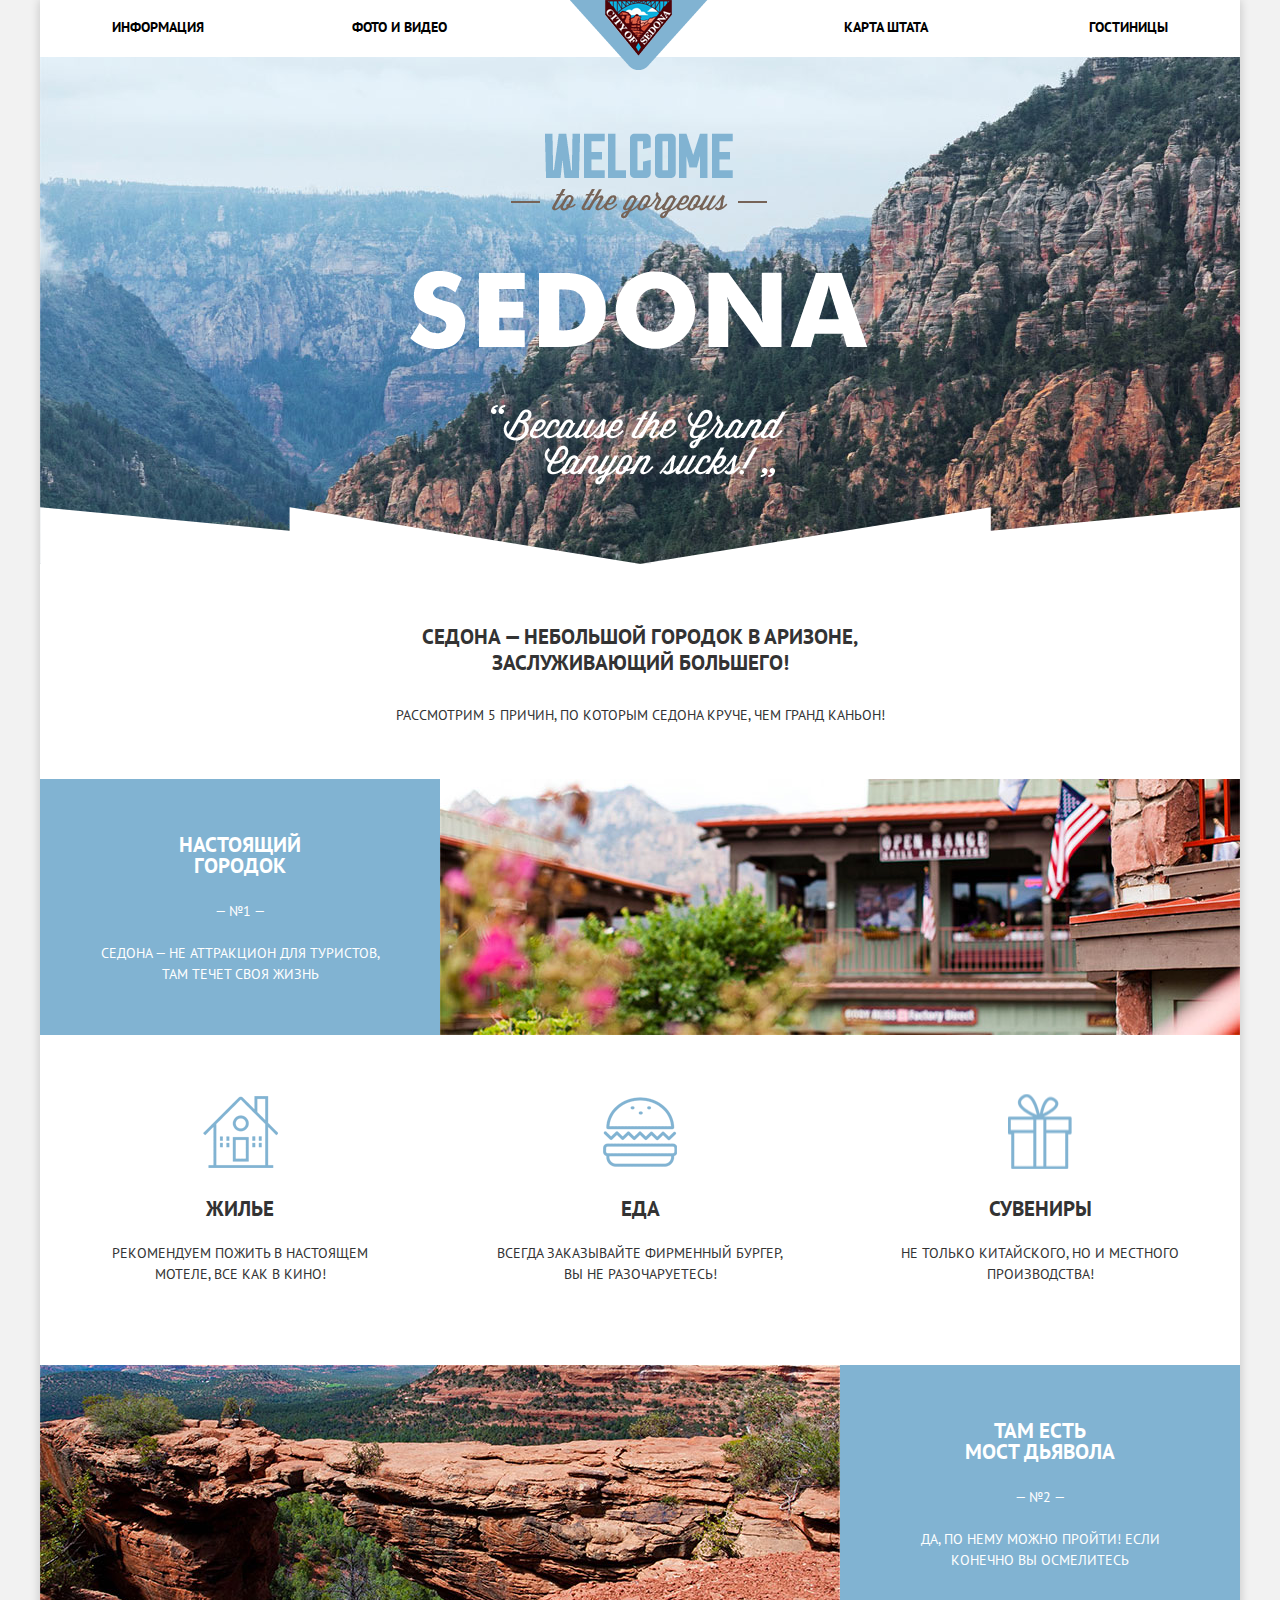
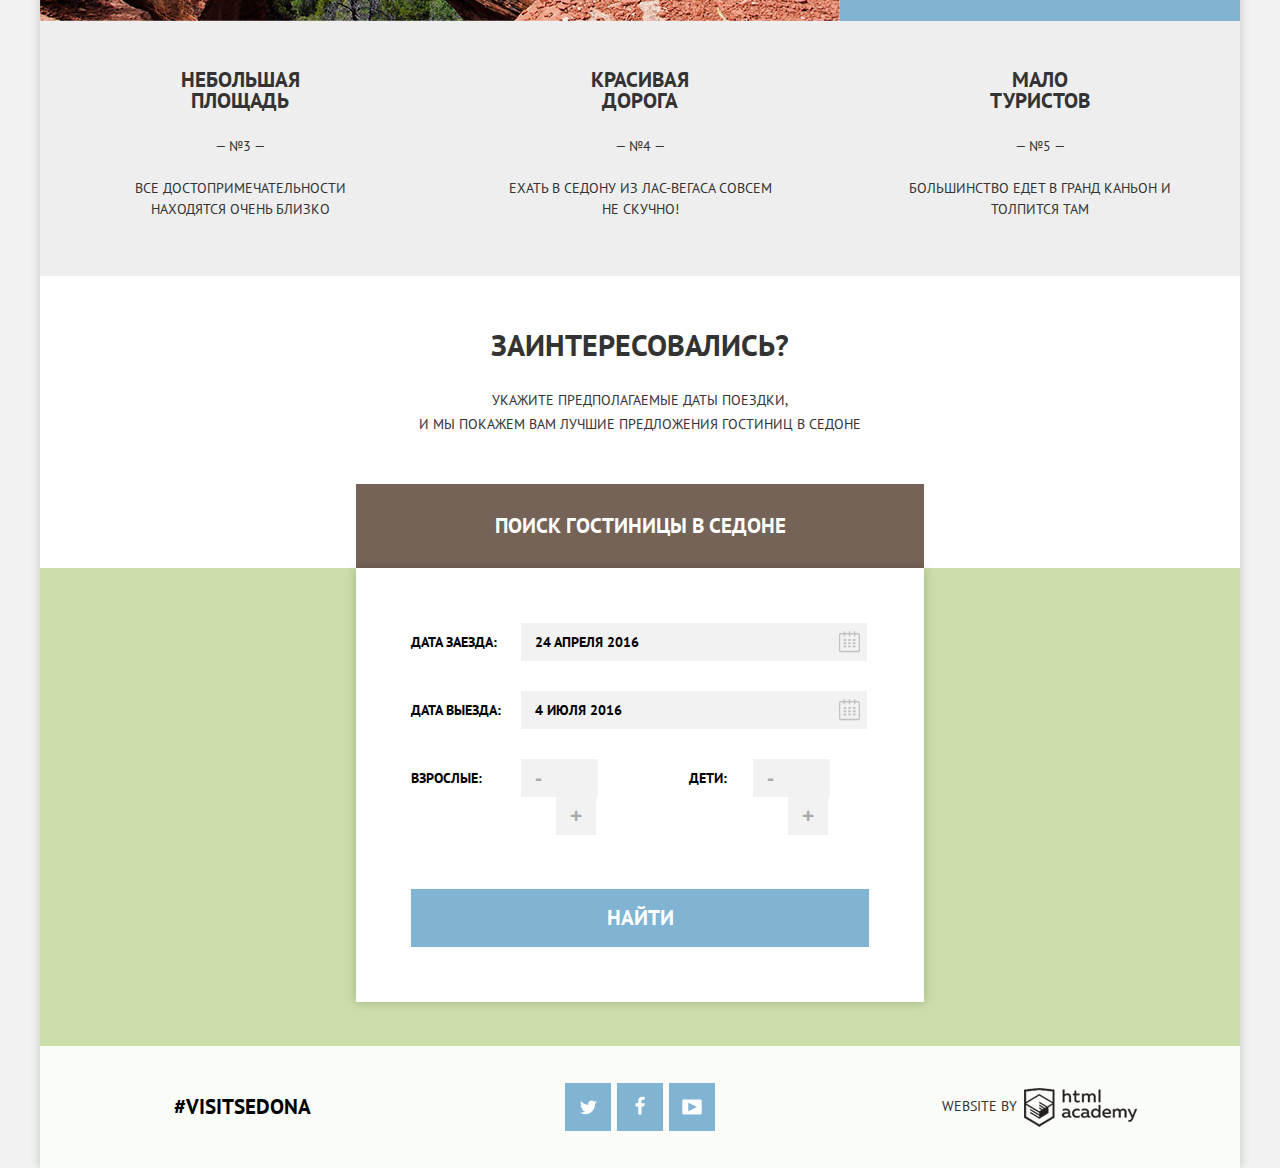
==== commit 7959d5d2: "Правки №2 21.11.2016" ====
--- a/index.html
+++ b/index.html
@@ -5,7 +5,7 @@
 		<meta charset="utf-8">
 		<link rel="stylesheet" href="https://fonts.googleapis.com/css?family=PT+Sans">
 		<link rel="stylesheet" href="css/normalize.css">
-		<link rel="stylesheet" href="css/style-mini.css">
+		<link rel="stylesheet" href="css/style.min.css">
 	</head>
 	<body>
 		<div class="container">
@@ -131,7 +131,7 @@
 				</div>
 				</div>
 				<div class="index-map">
-					<iframe src="https://www.google.com/maps/embed?pb=!1m14!1m8!1m3!1d52385.17756490206!2d-111.795138!3d34.854378!3m2!1i1024!2i768!4f13.1!3m3!1m2!1s0x872da132f942b00d%3A0x5548c523fa6c8efd!2z0KHQtdC00L7QvdCwLCDQkNGA0LjQt9C-0L3QsCA4NjMzNg!5e0!3m2!1sru!2sru!4v1479706964311" width="1200" height="594" frameborder="0" style="border:0" allowfullscreen width="1200" height="594"></iframe>
+					<iframe src="https://www.google.com/maps/embed?pb=!1m14!1m8!1m3!1d52385.17756490206!2d-111.795138!3d34.854378!3m2!1i1024!2i768!4f13.1!3m3!1m2!1s0x872da132f942b00d%3A0x5548c523fa6c8efd!2z0KHQtdC00L7QvdCwLCDQkNGA0LjQt9C-0L3QsCA4NjMzNg!5e0!3m2!1sru!2sru!4v1479706964311" width="100%" height="594" frameborder="0" style="border:0" allowfullscreen></iframe>
 				</div>
 			</main>
 			<footer class="main-footer footer-transparent clearfix">
@@ -147,6 +147,6 @@
 				</div>
 			</footer>
 		</div>
-		<script type="text/javascript" src="js/script-mini.js"></script>
+		<script type="text/javascript" src="js/script.min.js"></script>
 	</body>
 </html>--- a/css/style.min.css
+++ b/css/style.min.css
@@ -0,0 +1 @@
+.filter-form-btn:focus,.price-controls input:focus{outline:0}.filter-form-btn,.hotel-search-btn,.hotel-search-form,body{text-transform:uppercase}body{font-weight:400;font-size:14px;line-height:21px;font-family:"PT Sans",Arial,sans-serif;color:#333;background-color:#f2f2f2}img{display:block;max-width:100%;max-height:auto}.clearfix{content:"";display:table;clear:both}.container{position:relative;width:1200px;margin:0 auto;background-color:#fff;box-shadow:0 0 10px rgba(0,1,1,.2)}.main-navigation{position:relative;padding:0 72px}.main-navigation ul{margin:0;padding:0;font-size:0;list-style:none}.main-navigation li{display:inline-block;width:240px;padding:14px 0;vertical-align:top}.main-navigation li:nth-child(4n+1),.main-navigation li:nth-child(4n+2){text-align:left}.main-navigation li:nth-child(4n+2){margin-right:96px}.main-navigation li:nth-child(4n+3),.main-navigation li:nth-child(4n+4){text-align:right}.main-navigation a{font-weight:700;font-size:14px;line-height:26px;color:#000;text-decoration:none}.main-navigation a:hover{color:#81b3d2}.main-navigation a:active{color:#b2b2b2}.main-navigation .active{color:#766357}.main-navigation .active:hover{color:#604e43}.main-navigation .active:active{color:#d6d0cc}.logo{position:absolute;top:0;left:530px;z-index:10;width:138px;height:70px}.index-intro{position:relative;width:100%;height:507px;background:url(../img/main/intro-shape.png) 0 450px no-repeat,url(../img/main/intro-photo.jpg) 0 -55px no-repeat #7fb4d3}.intro-text{position:absolute;top:76px;left:370px}.index-intro-title h1{width:500px;margin:60px auto 26px;font-size:21px;line-height:26px;text-align:center}.index-intro-title p{margin:0 auto 51px;font-size:14px;line-height:26px;text-align:center}.reason-best h2,.reason-text h2{margin-bottom:25px;font-size:21px;line-height:21px}.index-center-column,.index-left-column{float:left}.index-right-column{float:right}.reason-row:last-child{background-color:#eee}.reason-text{width:400px;text-align:center;padding-bottom:42px}.reason-best{padding-bottom:36px;color:#fff;background-color:#81b3d2}.reason-text h2{margin-top:48px}.reason-best h2{margin-top:55px}.reason-number{display:block;margin-bottom:21px}.reason-text p{padding:0 60px}.reason-best p{padding:0 49px}.reason-photo{width:800px}.features-item{width:400px;text-align:center}.feature-icon{width:75px;height:75px;margin:59px auto 29px}.house-icon{background:url(../img/main/house-icon.png) 50% 50% no-repeat;background-size:75px 72px}.burger-icon{background:url(../img/main/burger-icon.png) 50% 50% no-repeat;background-size:74px 70px}.present-icon{background:url(../img/main/present-icon.png) 50% 50% no-repeat;background-size:64px 76px}.features-item h2{margin-bottom:24px}.features-item p{margin-bottom:75px;padding:0 55px 5px}.hotel-search{position:relative}.hotel-search-intro strong{display:block;width:575px;margin:57px auto 31px;font-weight:700;font-size:30px;line-height:24px;text-align:center}.hotel-search-intro p{margin:0 auto 48px;line-height:24px;text-align:center}.search-form-btn{display:block;width:568px;margin:0 auto;padding:29px 0;font-weight:700;font-size:21px;line-height:26px;color:#fff;text-align:center;text-decoration:none;background-color:#766357}.index-map{background:url(..img/main/map.jpg) #cbdda9;background-size:1200px 594px}.hotel-filter{width:1200px;padding-top:26px;padding-bottom:6px;font-size:0;color:#fff;background:url(../img/hotels/filter-background.jpg) 0 -55px no-repeat #859eb3;background-size:100% auto}.hotel-filter-form{margin:0 73px}.filter-block{display:inline-block;vertical-align:top}.infrastructure,.property-type{float:left;width:240px}.hotel-filter-form fieldset{margin:0;padding:0;font-size:14px;border:none}.hotel-filter-form .property-type{padding-left:16px}.hotel-filter-form legend{margin-bottom:25px;font-weight:700;font-size:16px;line-height:21px}.hotel-filter-form label{position:relative;display:block;margin:0 0 25px;padding:0 0 0 39px;cursor:pointer}input[type=checkbox]{display:none}input[type=checkbox]+.checkbox-indicator{position:absolute;top:-1px;left:-1px;width:17px;height:17px;border-radius:25%;border:2px solid #fff;opacity:.8}input[type=checkbox]:checked+.checkbox-indicator{opacity:1}input[type=checkbox]:checked+.checkbox-indicator::before{content:"";position:absolute;top:5px;left:6px;width:17px;height:4px;background-color:#fff;border-radius:15%;-webkit-transform:rotate(-45deg);transform:rotate(-45deg)}input[type=checkbox]:checked+.checkbox-indicator::after{content:"";position:absolute;top:8px;left:1px;width:10px;height:4px;background-color:#fff;border-radius:15%;-webkit-transform:rotate(45deg);transform:rotate(45deg)}.cost-range{position:relative;float:right;width:317px}.cost-range .cost-range-title{margin-left:-8px;margin-bottom:11px;font-weight:600;font-size:16px;line-height:21px}.price-controls{position:relative;height:32px;margin-bottom:20px;font-size:0;border:2px solid #fff;border-radius:2px}.price-controls::after{content:"";position:absolute;top:5px;left:157px;width:2px;height:22px;background:#fff}.price-controls label{display:inline-block;font-size:14px;line-height:30px;vertical-align:top}.price-controls .max-price,.price-controls .min-price{width:85px;padding-left:64px}.price-controls input{width:50px;margin:0;color:inherit;font:inherit;line-height:21px;background:0 0;border:none}.range-controls{position:relative}.range-controls .scale{height:2px;background:rgba(255,255,255,.3)}.range-controls .bar{width:80%;height:2px;background:#fff}.range-toggle{position:absolute;top:-9px;width:4px;height:4px;background:#ababab;border:8px solid #fff;border-radius:50%;box-shadow:0 2px 1px 0 rgba(0,1,1,.2);cursor:pointer}.range-toggle:hover{background:#1c4f80}.range-toggle-min{left:0}.range-toggle-max{left:80%}.filter-form-btn{display:block;margin-top:32px;margin-left:85px;padding:6px 30px;font-size:14px;line-height:20px;color:#fff;background:0 0;border:2px solid #fff;border-radius:2px;cursor:pointer}.arrow::before,.sort-arrows a,.sort-result-row,.sort-type a{display:inline-block}.filter-form-btn:hover{color:#000;background:#fff}.sort{width:1056px;padding:26px 73px}.sort p{float:left;width:138px;margin:5px 26px 0 0;font-weight:700;font-size:21px;line-height:26px}.sort-choice span,.sort-type{float:left;margin-top:9px;font-size:12px;line-height:18px}.sort-choice span{margin-right:38px}.sort-type a{margin-right:29px;color:#b1b1b1;text-align:center;text-decoration:none;border-bottom:1px dotted #81b3d2;cursor:pointer}.sort-choice a:hover{color:#81b3d2}.sort-choice a:active{color:#000;border:none}.sort-type .active{color:#81b3d2;border:none}.sort-arrows{float:right;font-size:0}.sort-arrows a{padding-top:14px;vertical-align:middle;border:none}.arrow::before{content:"";border:10px solid #eee;border-right-width:5px;border-left-width:5px;border-right-color:transparent;border-left-color:transparent}.sort-arrows .arrow-up::before{margin-right:14px;border-top-width:0}.arrow-down::before{border-bottom-width:0}.arrow:hover::before{border-top-color:#000;border-bottom-color:#000}.arrow.active::before,.arrow:active::before{border-top-color:#81b3d2;border-bottom-color:#81b3d2}.sort-result-row{width:1056px;padding:30px 73px;vertical-align:top;border-top:1px solid #e5e5e5}.sort-result-row .hotel-photo{float:left;width:135px;height:90px;margin-right:30px}.sort-result-row .hotel-description{float:left}.sort-result-row .hotel-rate{float:right;width:111px;margin:0}.hotel-info,.social-button{margin-right:6px}.hotel-description .hotel-title{margin-top:-5px;margin-bottom:7px;line-height:26px}.hotel-title a{color:#000;text-decoration:none}.hotel-title a:hover{color:#81b3d2}.hotel-title a:active{color:#cacaca}.book-block,.hotel-info{float:left}.hotel-description .hotel-price,.hotel-description .hotel-type{display:block;margin-bottom:13px}.book-btn,.more-info-btn{display:block;font-weight:700;color:#fff;text-align:center;text-decoration:none}.more-info-btn{padding:3px 17px;background-color:#81b3d2}.more-info-btn:hover{background-color:#669ec0}.more-info-btn:active{background-color:#5496bd;color:#84b4d0}.book-btn{padding:3px 19px;background-color:#766357}.book-btn:hover{background-color:#604e43}.book-btn:active{background-color:#503e33;color:#857871}.hotel-rate-star{float:right;width:89px;height:17px;margin-bottom:46px;background:url(../img/hotels/star-icon.png) no-repeat}.amara-resort-spa{background-position:0 0}.desert-quail-inn{background-position:48px 0}.villas-poco-diablo{background-position:24px 0}.hotel-rate-number{float:right;padding:3px 10px;text-align:center;background-color:#f2f2f2}.main-footer{text-align:center}.footer-transparent{position:absolute;bottom:0;background-color:rgba(255,255,255,.9)}.main-footer .hashtag{float:left;width:405px;padding:48px 0;font-weight:700;font-size:21px;line-height:26px;color:#000;text-decoration:none}.main-footer .hashtag:hover{text-decoration:underline}.footer-social{float:left;width:395px;padding:37px 0;font-size:0;text-align:center}.social-button{display:inline-block;width:46px;height:48px;text-decoration:none;vertical-align:top}.social-button-tw{background:url(../img/sprite.png) 5px -409px no-repeat #81b3d2}.social-button-fb{background:url(../img/sprite.png) 8px -339px no-repeat #81b3d2}.social-button-yt{background:url(../img/sprite.png) 3px -481px no-repeat #81b3d2}.social-button:hover{background-color:#669ec0}.social-button:active{background-color:#5496bd}.social-button-tw:active{background-position:5px -374px}.social-button-fb:active{background-position:8px -300px}.social-button-yt:active{background-position:3px -445px}.main-footer .copyright{float:right;width:400px;padding:35px 0}.copyright p{float:left;width:75px;margin-top:12px;margin-left:102px;font-size:14px;line-height:26px}.copyright-icon{float:left;display:block;width:113px;height:39px;margin-top:7px;margin-left:7px;background:url(../img/sprite.png) -10px -254px no-repeat}.copyright-icon:hover{background-position:-10px -195px}.copyright-icon:active{background-position:-10px -136px}@-webkit-keyframes bounce{0%{-webkit-transform:translateY(2000px);transform:translateY(2000px)}70%{-webkit-transform:translateY(30px);transform:translateY(30px)}90%{-webkit-transform:translateY(-10px);transform:translateY(-10px)}100%{-webkit-transform:translateY(0);transform:translateY(0)}}@keyframes bounce{0%{-webkit-transform:translateY(2000px);transform:translateY(2000px)}70%{-webkit-transform:translateY(30px);transform:translateY(30px)}90%{-webkit-transform:translateY(-10px);transform:translateY(-10px)}100%{-webkit-transform:translateY(0);transform:translateY(0)}}@-webkit-keyframes shake{0%,100%{-webkit-transform:translateX(0);transform:translateX(0)}10%,30%,50%,70%,90%{-webkit-transform:translateX(-10px);transform:translateX(-10px)}20%,40%,60%,80%{-webkit-transform:translateX(10px);transform:translateX(10px)}}@keyframes shake{0%,100%{-webkit-transform:translateX(0);transform:translateX(0)}10%,30%,50%,70%,90%{-webkit-transform:translateX(-10px);transform:translateX(-10px)}20%,40%,60%,80%{-webkit-transform:translateX(10px);transform:translateX(10px)}}.modal-content{position:absolute;left:50%;width:568px;margin-left:-284px;background-color:#fff;box-shadow:0 0 10px rgba(0,1,1,.2);-webkit-animation:bounce .6s;animation:bounce .6s}.modal-content-close{display:none}.modal-content-error{-webkit-animation:shake .6s;animation:shake .6s}.hotel-search-form{padding:55px;font-weight:700;font-size:inherit;line-height:26px;font-family:inherit;color:#000}.hotel-search-btn,.minus-btn,.plus-btn{font-weight:700;font-size:21px;cursor:pointer}.hotel-search-form label{float:left;display:block;width:110px;padding:6px 0;cursor:pointer}.hotel-search-form input{float:left;display:block;height:36px;font-weight:700;color:#000;font-family:inherit;background-color:#f2f2f2;border:none;cursor:pointer}.hotel-search-form input:hover{background-color:#ebebeb}.hotel-search-form input:focus{background-color:#fff;border-color:#e2e2e2;outline:#e5e5e5 solid 2px}.calendar-icon:focus,.minus-btn:focus,.plus-btn:focus{outline:0}.hotel-search-form input::-webkit-input-placeholder{color:#000;opacity:1}.hotel-search-form input::-moz-placeholder{color:#000;opacity:1}.hotel-search-form input:-ms-input-placeholder{color:#000;opacity:1}.hotel-search-form input::placeholder{color:#000;opacity:1}.booking-date{position:relative;width:458px;margin-bottom:30px}.booking-date input{width:292px;padding-left:14px;padding-right:40px}.calendar-icon{position:absolute;top:8px;right:8px;width:22px;height:22px;border:none;background:url(../img/sprite.png) -10px -94px no-repeat;cursor:pointer}.calendar-icon:hover{background:url(../img/sprite.png) -10px -52px no-repeat}.calendar-icon:active{border:none;background:url(../img/sprite.png) -10px -10px no-repeat}.booking-person{float:left;width:226px;margin-bottom:26px}.booking-person input{width:38px;text-align:center}.adult-number{margin-right:52px}.children-number{float:left;width:180px}.children-number label{width:64px;margin:0}.children-number input{width:38px;margin:0}.minus-btn,.plus-btn{float:left;margin:0;padding:7px 14px;color:#a9a9a9;background-color:#f2f2f2;border:none}.minus-btn:hover,.plus-btn:hover{color:#000}.minus-btn:active,.plus-btn:active{color:#81b3d2;outline:0}.hotel-search-btn{width:458px;margin-top:28px;padding:16px 0;line-height:26px;font-family:inherit;color:#fff;border:none;background-color:#81b3d2}.hotel-search-btn:hover{background-color:#669ec0}.hotel-search-btn:active{background-color:#5496bd;color:#88b6d1}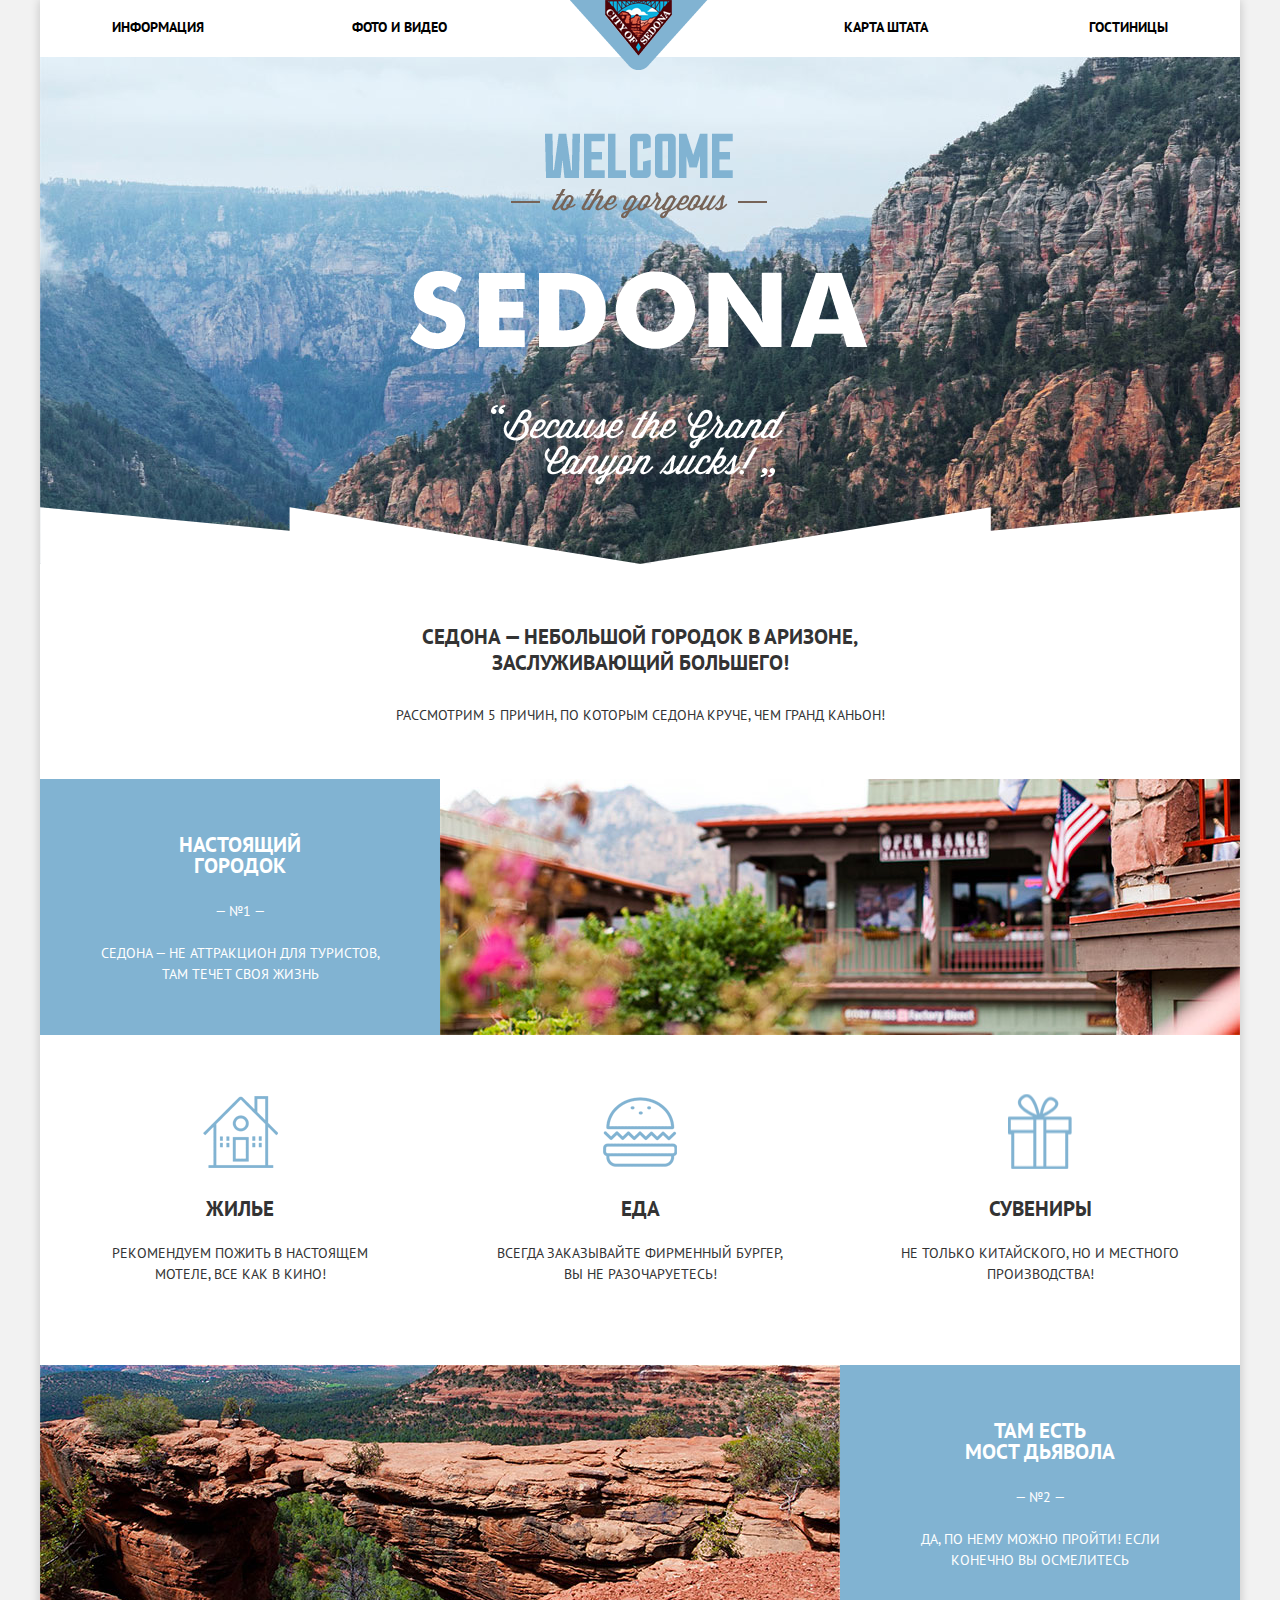
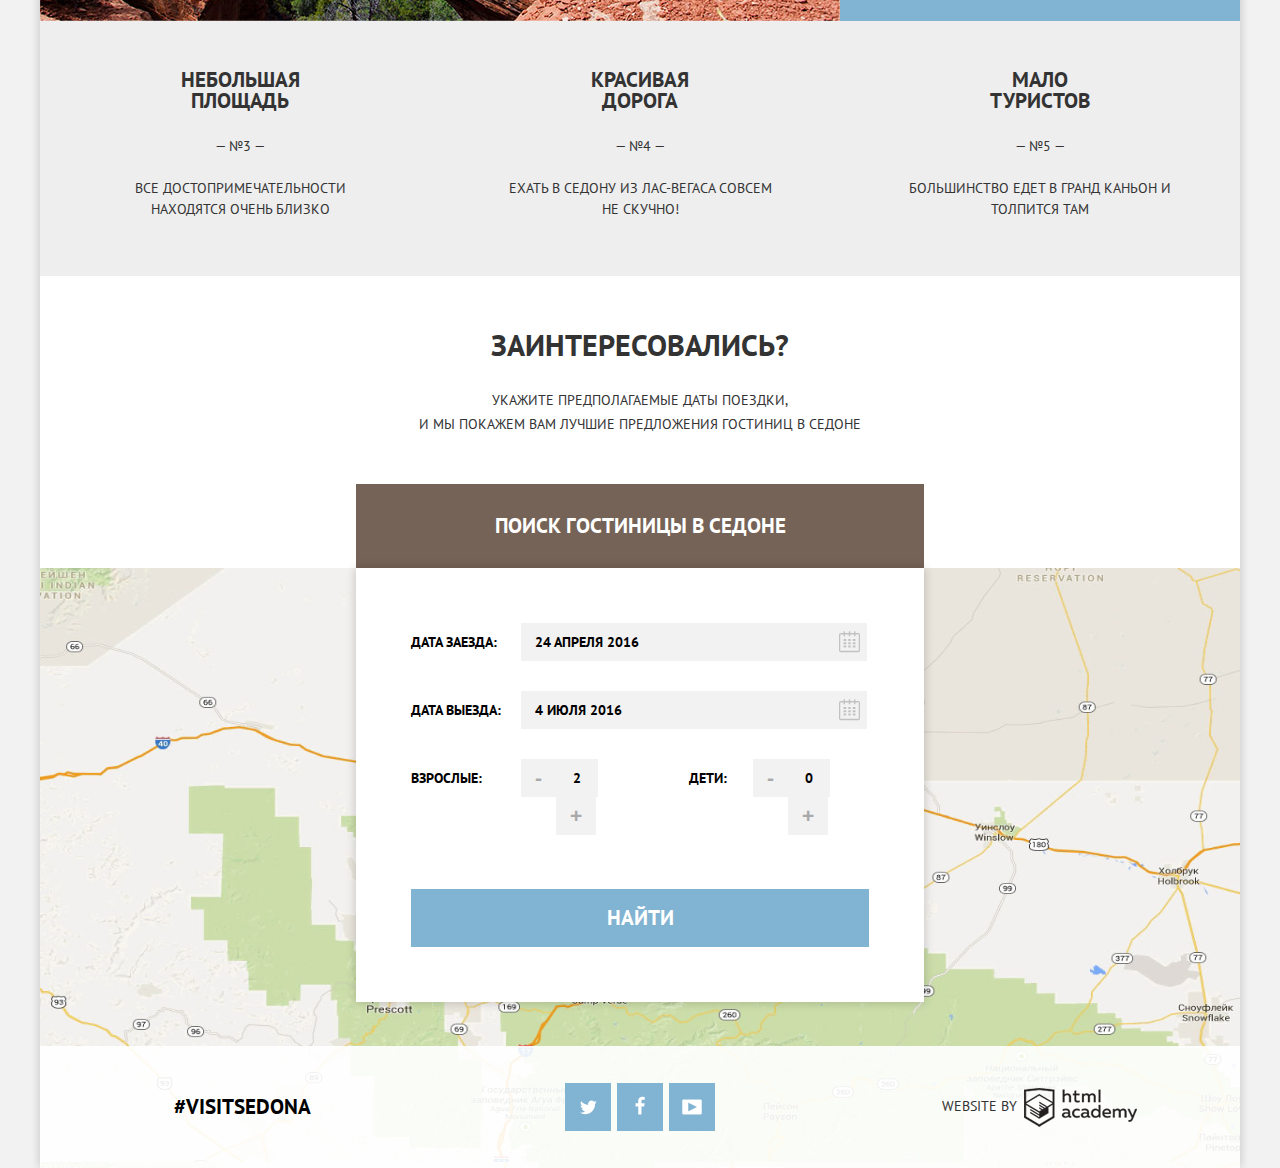
==== commit 00fc872e: "Правки №4" ====
--- a/index.html
+++ b/index.html
@@ -4,7 +4,7 @@
 		<title>Седона</title>
 		<meta charset="utf-8">
 		<link rel="stylesheet" href="https://fonts.googleapis.com/css?family=PT+Sans">
-		<link rel="stylesheet" href="css/normalize.css">
+		<link rel="stylesheet" href="css/normalize.min.css">
 		<link rel="stylesheet" href="css/style.min.css">
 	</head>
 	<body>
@@ -117,13 +117,13 @@
 					<div class="booking-person adult-number">
 						<label for="adults-number">Взрослые:</label>
 						<button class="minus-btn" type="button">-</button>
-						<input type="text" name="adults-number" value="" id="adults-number" placeholder="">
+						<input type="text" name="adults-number" value="" id="adults-number" placeholder="2">
 						<button class="plus-btn" type="button">+</button>
 					</div>
 					<div class="booking-person children-number">
 						<label for="children-number">Дети:</label>
 						<button class="minus-btn" type="button">-</button>
-						<input type="text" name="children-number" value="" id="children-number" placeholder="">
+						<input type="text" name="children-number" value="" id="children-number" placeholder="0">
 						<button class="plus-btn" type="button">+</button>
 					</div>
 					<button class="hotel-search-btn" type="submit" title="Найти гостиницу">Найти</button>
--- a/css/style.min.css
+++ b/css/style.min.css
@@ -1 +1 @@
-.filter-form-btn:focus,.price-controls input:focus{outline:0}.filter-form-btn,.hotel-search-btn,.hotel-search-form,body{text-transform:uppercase}body{font-weight:400;font-size:14px;line-height:21px;font-family:"PT Sans",Arial,sans-serif;color:#333;background-color:#f2f2f2}img{display:block;max-width:100%;max-height:auto}.clearfix{content:"";display:table;clear:both}.container{position:relative;width:1200px;margin:0 auto;background-color:#fff;box-shadow:0 0 10px rgba(0,1,1,.2)}.main-navigation{position:relative;padding:0 72px}.main-navigation ul{margin:0;padding:0;font-size:0;list-style:none}.main-navigation li{display:inline-block;width:240px;padding:14px 0;vertical-align:top}.main-navigation li:nth-child(4n+1),.main-navigation li:nth-child(4n+2){text-align:left}.main-navigation li:nth-child(4n+2){margin-right:96px}.main-navigation li:nth-child(4n+3),.main-navigation li:nth-child(4n+4){text-align:right}.main-navigation a{font-weight:700;font-size:14px;line-height:26px;color:#000;text-decoration:none}.main-navigation a:hover{color:#81b3d2}.main-navigation a:active{color:#b2b2b2}.main-navigation .active{color:#766357}.main-navigation .active:hover{color:#604e43}.main-navigation .active:active{color:#d6d0cc}.logo{position:absolute;top:0;left:530px;z-index:10;width:138px;height:70px}.index-intro{position:relative;width:100%;height:507px;background:url(../img/main/intro-shape.png) 0 450px no-repeat,url(../img/main/intro-photo.jpg) 0 -55px no-repeat #7fb4d3}.intro-text{position:absolute;top:76px;left:370px}.index-intro-title h1{width:500px;margin:60px auto 26px;font-size:21px;line-height:26px;text-align:center}.index-intro-title p{margin:0 auto 51px;font-size:14px;line-height:26px;text-align:center}.reason-best h2,.reason-text h2{margin-bottom:25px;font-size:21px;line-height:21px}.index-center-column,.index-left-column{float:left}.index-right-column{float:right}.reason-row:last-child{background-color:#eee}.reason-text{width:400px;text-align:center;padding-bottom:42px}.reason-best{padding-bottom:36px;color:#fff;background-color:#81b3d2}.reason-text h2{margin-top:48px}.reason-best h2{margin-top:55px}.reason-number{display:block;margin-bottom:21px}.reason-text p{padding:0 60px}.reason-best p{padding:0 49px}.reason-photo{width:800px}.features-item{width:400px;text-align:center}.feature-icon{width:75px;height:75px;margin:59px auto 29px}.house-icon{background:url(../img/main/house-icon.png) 50% 50% no-repeat;background-size:75px 72px}.burger-icon{background:url(../img/main/burger-icon.png) 50% 50% no-repeat;background-size:74px 70px}.present-icon{background:url(../img/main/present-icon.png) 50% 50% no-repeat;background-size:64px 76px}.features-item h2{margin-bottom:24px}.features-item p{margin-bottom:75px;padding:0 55px 5px}.hotel-search{position:relative}.hotel-search-intro strong{display:block;width:575px;margin:57px auto 31px;font-weight:700;font-size:30px;line-height:24px;text-align:center}.hotel-search-intro p{margin:0 auto 48px;line-height:24px;text-align:center}.search-form-btn{display:block;width:568px;margin:0 auto;padding:29px 0;font-weight:700;font-size:21px;line-height:26px;color:#fff;text-align:center;text-decoration:none;background-color:#766357}.index-map{background:url(..img/main/map.jpg) #cbdda9;background-size:1200px 594px}.hotel-filter{width:1200px;padding-top:26px;padding-bottom:6px;font-size:0;color:#fff;background:url(../img/hotels/filter-background.jpg) 0 -55px no-repeat #859eb3;background-size:100% auto}.hotel-filter-form{margin:0 73px}.filter-block{display:inline-block;vertical-align:top}.infrastructure,.property-type{float:left;width:240px}.hotel-filter-form fieldset{margin:0;padding:0;font-size:14px;border:none}.hotel-filter-form .property-type{padding-left:16px}.hotel-filter-form legend{margin-bottom:25px;font-weight:700;font-size:16px;line-height:21px}.hotel-filter-form label{position:relative;display:block;margin:0 0 25px;padding:0 0 0 39px;cursor:pointer}input[type=checkbox]{display:none}input[type=checkbox]+.checkbox-indicator{position:absolute;top:-1px;left:-1px;width:17px;height:17px;border-radius:25%;border:2px solid #fff;opacity:.8}input[type=checkbox]:checked+.checkbox-indicator{opacity:1}input[type=checkbox]:checked+.checkbox-indicator::before{content:"";position:absolute;top:5px;left:6px;width:17px;height:4px;background-color:#fff;border-radius:15%;-webkit-transform:rotate(-45deg);transform:rotate(-45deg)}input[type=checkbox]:checked+.checkbox-indicator::after{content:"";position:absolute;top:8px;left:1px;width:10px;height:4px;background-color:#fff;border-radius:15%;-webkit-transform:rotate(45deg);transform:rotate(45deg)}.cost-range{position:relative;float:right;width:317px}.cost-range .cost-range-title{margin-left:-8px;margin-bottom:11px;font-weight:600;font-size:16px;line-height:21px}.price-controls{position:relative;height:32px;margin-bottom:20px;font-size:0;border:2px solid #fff;border-radius:2px}.price-controls::after{content:"";position:absolute;top:5px;left:157px;width:2px;height:22px;background:#fff}.price-controls label{display:inline-block;font-size:14px;line-height:30px;vertical-align:top}.price-controls .max-price,.price-controls .min-price{width:85px;padding-left:64px}.price-controls input{width:50px;margin:0;color:inherit;font:inherit;line-height:21px;background:0 0;border:none}.range-controls{position:relative}.range-controls .scale{height:2px;background:rgba(255,255,255,.3)}.range-controls .bar{width:80%;height:2px;background:#fff}.range-toggle{position:absolute;top:-9px;width:4px;height:4px;background:#ababab;border:8px solid #fff;border-radius:50%;box-shadow:0 2px 1px 0 rgba(0,1,1,.2);cursor:pointer}.range-toggle:hover{background:#1c4f80}.range-toggle-min{left:0}.range-toggle-max{left:80%}.filter-form-btn{display:block;margin-top:32px;margin-left:85px;padding:6px 30px;font-size:14px;line-height:20px;color:#fff;background:0 0;border:2px solid #fff;border-radius:2px;cursor:pointer}.arrow::before,.sort-arrows a,.sort-result-row,.sort-type a{display:inline-block}.filter-form-btn:hover{color:#000;background:#fff}.sort{width:1056px;padding:26px 73px}.sort p{float:left;width:138px;margin:5px 26px 0 0;font-weight:700;font-size:21px;line-height:26px}.sort-choice span,.sort-type{float:left;margin-top:9px;font-size:12px;line-height:18px}.sort-choice span{margin-right:38px}.sort-type a{margin-right:29px;color:#b1b1b1;text-align:center;text-decoration:none;border-bottom:1px dotted #81b3d2;cursor:pointer}.sort-choice a:hover{color:#81b3d2}.sort-choice a:active{color:#000;border:none}.sort-type .active{color:#81b3d2;border:none}.sort-arrows{float:right;font-size:0}.sort-arrows a{padding-top:14px;vertical-align:middle;border:none}.arrow::before{content:"";border:10px solid #eee;border-right-width:5px;border-left-width:5px;border-right-color:transparent;border-left-color:transparent}.sort-arrows .arrow-up::before{margin-right:14px;border-top-width:0}.arrow-down::before{border-bottom-width:0}.arrow:hover::before{border-top-color:#000;border-bottom-color:#000}.arrow.active::before,.arrow:active::before{border-top-color:#81b3d2;border-bottom-color:#81b3d2}.sort-result-row{width:1056px;padding:30px 73px;vertical-align:top;border-top:1px solid #e5e5e5}.sort-result-row .hotel-photo{float:left;width:135px;height:90px;margin-right:30px}.sort-result-row .hotel-description{float:left}.sort-result-row .hotel-rate{float:right;width:111px;margin:0}.hotel-info,.social-button{margin-right:6px}.hotel-description .hotel-title{margin-top:-5px;margin-bottom:7px;line-height:26px}.hotel-title a{color:#000;text-decoration:none}.hotel-title a:hover{color:#81b3d2}.hotel-title a:active{color:#cacaca}.book-block,.hotel-info{float:left}.hotel-description .hotel-price,.hotel-description .hotel-type{display:block;margin-bottom:13px}.book-btn,.more-info-btn{display:block;font-weight:700;color:#fff;text-align:center;text-decoration:none}.more-info-btn{padding:3px 17px;background-color:#81b3d2}.more-info-btn:hover{background-color:#669ec0}.more-info-btn:active{background-color:#5496bd;color:#84b4d0}.book-btn{padding:3px 19px;background-color:#766357}.book-btn:hover{background-color:#604e43}.book-btn:active{background-color:#503e33;color:#857871}.hotel-rate-star{float:right;width:89px;height:17px;margin-bottom:46px;background:url(../img/hotels/star-icon.png) no-repeat}.amara-resort-spa{background-position:0 0}.desert-quail-inn{background-position:48px 0}.villas-poco-diablo{background-position:24px 0}.hotel-rate-number{float:right;padding:3px 10px;text-align:center;background-color:#f2f2f2}.main-footer{text-align:center}.footer-transparent{position:absolute;bottom:0;background-color:rgba(255,255,255,.9)}.main-footer .hashtag{float:left;width:405px;padding:48px 0;font-weight:700;font-size:21px;line-height:26px;color:#000;text-decoration:none}.main-footer .hashtag:hover{text-decoration:underline}.footer-social{float:left;width:395px;padding:37px 0;font-size:0;text-align:center}.social-button{display:inline-block;width:46px;height:48px;text-decoration:none;vertical-align:top}.social-button-tw{background:url(../img/sprite.png) 5px -409px no-repeat #81b3d2}.social-button-fb{background:url(../img/sprite.png) 8px -339px no-repeat #81b3d2}.social-button-yt{background:url(../img/sprite.png) 3px -481px no-repeat #81b3d2}.social-button:hover{background-color:#669ec0}.social-button:active{background-color:#5496bd}.social-button-tw:active{background-position:5px -374px}.social-button-fb:active{background-position:8px -300px}.social-button-yt:active{background-position:3px -445px}.main-footer .copyright{float:right;width:400px;padding:35px 0}.copyright p{float:left;width:75px;margin-top:12px;margin-left:102px;font-size:14px;line-height:26px}.copyright-icon{float:left;display:block;width:113px;height:39px;margin-top:7px;margin-left:7px;background:url(../img/sprite.png) -10px -254px no-repeat}.copyright-icon:hover{background-position:-10px -195px}.copyright-icon:active{background-position:-10px -136px}@-webkit-keyframes bounce{0%{-webkit-transform:translateY(2000px);transform:translateY(2000px)}70%{-webkit-transform:translateY(30px);transform:translateY(30px)}90%{-webkit-transform:translateY(-10px);transform:translateY(-10px)}100%{-webkit-transform:translateY(0);transform:translateY(0)}}@keyframes bounce{0%{-webkit-transform:translateY(2000px);transform:translateY(2000px)}70%{-webkit-transform:translateY(30px);transform:translateY(30px)}90%{-webkit-transform:translateY(-10px);transform:translateY(-10px)}100%{-webkit-transform:translateY(0);transform:translateY(0)}}@-webkit-keyframes shake{0%,100%{-webkit-transform:translateX(0);transform:translateX(0)}10%,30%,50%,70%,90%{-webkit-transform:translateX(-10px);transform:translateX(-10px)}20%,40%,60%,80%{-webkit-transform:translateX(10px);transform:translateX(10px)}}@keyframes shake{0%,100%{-webkit-transform:translateX(0);transform:translateX(0)}10%,30%,50%,70%,90%{-webkit-transform:translateX(-10px);transform:translateX(-10px)}20%,40%,60%,80%{-webkit-transform:translateX(10px);transform:translateX(10px)}}.modal-content{position:absolute;left:50%;width:568px;margin-left:-284px;background-color:#fff;box-shadow:0 0 10px rgba(0,1,1,.2);-webkit-animation:bounce .6s;animation:bounce .6s}.modal-content-close{display:none}.modal-content-error{-webkit-animation:shake .6s;animation:shake .6s}.hotel-search-form{padding:55px;font-weight:700;font-size:inherit;line-height:26px;font-family:inherit;color:#000}.hotel-search-btn,.minus-btn,.plus-btn{font-weight:700;font-size:21px;cursor:pointer}.hotel-search-form label{float:left;display:block;width:110px;padding:6px 0;cursor:pointer}.hotel-search-form input{float:left;display:block;height:36px;font-weight:700;color:#000;font-family:inherit;background-color:#f2f2f2;border:none;cursor:pointer}.hotel-search-form input:hover{background-color:#ebebeb}.hotel-search-form input:focus{background-color:#fff;border-color:#e2e2e2;outline:#e5e5e5 solid 2px}.calendar-icon:focus,.minus-btn:focus,.plus-btn:focus{outline:0}.hotel-search-form input::-webkit-input-placeholder{color:#000;opacity:1}.hotel-search-form input::-moz-placeholder{color:#000;opacity:1}.hotel-search-form input:-ms-input-placeholder{color:#000;opacity:1}.hotel-search-form input::placeholder{color:#000;opacity:1}.booking-date{position:relative;width:458px;margin-bottom:30px}.booking-date input{width:292px;padding-left:14px;padding-right:40px}.calendar-icon{position:absolute;top:8px;right:8px;width:22px;height:22px;border:none;background:url(../img/sprite.png) -10px -94px no-repeat;cursor:pointer}.calendar-icon:hover{background:url(../img/sprite.png) -10px -52px no-repeat}.calendar-icon:active{border:none;background:url(../img/sprite.png) -10px -10px no-repeat}.booking-person{float:left;width:226px;margin-bottom:26px}.booking-person input{width:38px;text-align:center}.adult-number{margin-right:52px}.children-number{float:left;width:180px}.children-number label{width:64px;margin:0}.children-number input{width:38px;margin:0}.minus-btn,.plus-btn{float:left;margin:0;padding:7px 14px;color:#a9a9a9;background-color:#f2f2f2;border:none}.minus-btn:hover,.plus-btn:hover{color:#000}.minus-btn:active,.plus-btn:active{color:#81b3d2;outline:0}.hotel-search-btn{width:458px;margin-top:28px;padding:16px 0;line-height:26px;font-family:inherit;color:#fff;border:none;background-color:#81b3d2}.hotel-search-btn:hover{background-color:#669ec0}.hotel-search-btn:active{background-color:#5496bd;color:#88b6d1}+.filter-form-btn:focus,.price-controls input:focus{outline:0}.filter-form-btn,.hotel-title a,.main-footer .hashtag,.main-navigation a,.search-form-btn,.social-button,.sort-type a{text-decoration:none}.filter-form-btn,.hotel-search-btn,.hotel-search-form,body{text-transform:uppercase}body{font-weight:400;font-size:14px;line-height:21px;font-family:"PT Sans",Arial,sans-serif;color:#333;background-color:#f2f2f2}img{display:block;max-width:100%;max-height:auto}.clearfix{content:"";display:table;clear:both}.container{position:relative;width:1200px;margin:0 auto;background-color:#fff;box-shadow:0 0 10px rgba(0,1,1,.2)}.main-navigation{position:relative;padding:0 72px}.main-navigation ul{margin:0;padding:0;font-size:0;list-style:none}.main-navigation li{display:inline-block;width:240px;padding:14px 0;vertical-align:top}.main-navigation li:nth-child(4n+1),.main-navigation li:nth-child(4n+2){text-align:left}.main-navigation li:nth-child(4n+2){margin-right:96px}.main-navigation li:nth-child(4n+3),.main-navigation li:nth-child(4n+4){text-align:right}.main-navigation a{font-weight:700;font-size:14px;line-height:26px;color:#000}.main-navigation a:hover{color:#81b3d2}.main-navigation a:active{color:#b2b2b2}.main-navigation .active{color:#766357}.main-navigation .active:hover{color:#604e43}.main-navigation .active:active{color:#d6d0cc}.logo{position:absolute;top:0;left:530px;z-index:10;width:138px;height:70px}.index-intro{position:relative;width:100%;height:507px;background:url(../img/main/intro-shape.png) 0 450px no-repeat,url(../img/main/intro-photo.jpg) 0 -55px no-repeat #7fb4d3}.intro-text{position:absolute;top:76px;left:370px}.index-intro-title h1{width:500px;margin:60px auto 26px;font-size:21px;line-height:26px;text-align:center}.index-intro-title p{margin:0 auto 51px;font-size:14px;line-height:26px;text-align:center}.reason-best h2,.reason-text h2{margin-bottom:25px;font-size:21px;line-height:21px}.index-center-column,.index-left-column{float:left}.index-right-column{float:right}.reason-row:last-child{background-color:#eee}.reason-text{width:400px;text-align:center;padding-bottom:42px}.reason-best{padding-bottom:36px;color:#fff;background-color:#81b3d2}.reason-text h2{margin-top:48px}.reason-best h2{margin-top:55px}.reason-number{display:block;margin-bottom:21px}.reason-text p{padding:0 60px}.reason-best p{padding:0 49px}.reason-photo{width:800px}.features-item{width:400px;text-align:center}.feature-icon{width:75px;height:75px;margin:59px auto 29px}.house-icon{background:url(../img/main/house-icon.png) 50% 50% no-repeat;background-size:75px 72px}.burger-icon{background:url(../img/main/burger-icon.png) 50% 50% no-repeat;background-size:74px 70px}.present-icon{background:url(../img/main/present-icon.png) 50% 50% no-repeat;background-size:64px 76px}.features-item h2{margin-bottom:24px}.features-item p{margin-bottom:75px;padding:0 55px 5px}.hotel-search{position:relative}.hotel-search-intro strong{display:block;width:575px;margin:57px auto 31px;font-weight:700;font-size:30px;line-height:24px;text-align:center}.hotel-search-intro p{margin:0 auto 48px;line-height:24px;text-align:center}.search-form-btn{display:block;width:568px;margin:0 auto;padding:29px 0;font-weight:700;font-size:21px;line-height:26px;color:#fff;text-align:center;background-color:#766357}.index-map{background:url(../img/main/map.jpg) #cbdda9;background-size:1200px 594px}.hotel-filter{width:1200px;padding-top:26px;padding-bottom:6px;font-size:0;color:#fff;background:url(../img/hotels/filter-background.jpg) 0 -55px no-repeat #859eb3;background-size:100% auto}.hotel-filter-form{margin:0 73px}.filter-block{display:inline-block;vertical-align:top}.infrastructure,.property-type{float:left;width:240px}.hotel-filter-form fieldset{margin:0;padding:0;font-size:14px;border:none}.hotel-filter-form .property-type{padding-left:16px}.hotel-filter-form legend{margin-bottom:25px;font-weight:700;font-size:16px;line-height:21px}.hotel-filter-form label{position:relative;display:block;margin:0 0 25px;padding:0 0 0 39px;cursor:pointer}input[type=checkbox]{display:none}input[type=checkbox]+.checkbox-indicator{position:absolute;top:-1px;left:-1px;width:17px;height:17px;border-radius:25%;border:2px solid #fff;opacity:.8}input[type=checkbox]:checked+.checkbox-indicator{opacity:1}input[type=checkbox]:checked+.checkbox-indicator::before{content:"";position:absolute;top:5px;left:6px;width:17px;height:4px;background-color:#fff;border-radius:15%;-webkit-transform:rotate(-45deg);transform:rotate(-45deg)}input[type=checkbox]:checked+.checkbox-indicator::after{content:"";position:absolute;top:8px;left:1px;width:10px;height:4px;background-color:#fff;border-radius:15%;-webkit-transform:rotate(45deg);transform:rotate(45deg)}.cost-range{position:relative;float:right;width:317px}.cost-range .cost-range-title{margin-left:-8px;margin-bottom:11px;font-weight:600;font-size:16px;line-height:21px}.price-controls{position:relative;height:32px;margin-bottom:20px;font-size:0;border:2px solid #fff;border-radius:2px}.price-controls::after{content:"";position:absolute;top:5px;left:157px;width:2px;height:22px;background:#fff}.price-controls label{display:inline-block;font-size:14px;line-height:30px;vertical-align:top}.price-controls .max-price,.price-controls .min-price{width:85px;padding-left:64px}.price-controls input{width:50px;margin:0;color:inherit;font:inherit;line-height:21px;background:0 0;border:none}.range-controls{position:relative}.range-controls .scale{height:2px;background:rgba(255,255,255,.3)}.range-controls .bar{width:80%;height:2px;background:#fff}.range-toggle{position:absolute;top:-9px;width:4px;height:4px;background:#ababab;border:8px solid #fff;border-radius:50%;box-shadow:0 2px 1px 0 rgba(0,1,1,.2);cursor:pointer}.range-toggle:hover{background:#1c4f80}.range-toggle-min{left:0}.range-toggle-max{left:80%}.filter-form-btn{display:block;margin-top:32px;margin-left:85px;padding:6px 30px;font-size:14px;line-height:20px;color:#fff;background:0 0;border:2px solid #fff;border-radius:2px;cursor:pointer}.arrow::before,.sort-arrows a,.sort-result-row,.sort-type a{display:inline-block}.filter-form-btn:hover{color:#000;background:#fff}.sort{width:1056px;padding:26px 73px}.sort p{float:left;width:138px;margin:5px 26px 0 0;font-weight:700;font-size:21px;line-height:26px}.sort-choice span,.sort-type{float:left;margin-top:9px;font-size:12px;line-height:18px}.sort-choice span{margin-right:38px}.sort-type a{margin-right:29px;color:#b1b1b1;text-align:center;border-bottom:1px dotted #81b3d2;cursor:pointer}.sort-choice a:hover{color:#81b3d2}.sort-choice a:active{color:#000;border:none}.sort-type .active{color:#81b3d2;border:none}.sort-arrows{float:right;font-size:0}.sort-arrows a{padding-top:14px;vertical-align:middle;border:none}.arrow::before{content:"";border:10px solid #eee;border-right-width:5px;border-left-width:5px;border-right-color:transparent;border-left-color:transparent}.sort-arrows .arrow-up::before{margin-right:14px;border-top-width:0}.arrow-down::before{border-bottom-width:0}.arrow:hover::before{border-top-color:#000;border-bottom-color:#000}.arrow.active::before,.arrow:active::before{border-top-color:#81b3d2;border-bottom-color:#81b3d2}.sort-result-row{width:1056px;padding:30px 73px;vertical-align:top;border-top:1px solid #e5e5e5}.sort-result-row .hotel-photo{float:left;width:135px;height:90px;margin-right:30px}.sort-result-row .hotel-description{float:left}.sort-result-row .hotel-rate{float:right;width:111px;margin:0}.hotel-info,.social-button{margin-right:6px}.hotel-description .hotel-title{margin-top:-5px;margin-bottom:7px;line-height:26px}.hotel-title a{color:#000}.hotel-title a:hover{color:#81b3d2}.hotel-title a:active{color:#cacaca}.book-block,.hotel-info{float:left}.hotel-description .hotel-price,.hotel-description .hotel-type{display:block;margin-bottom:13px}.book-btn,.more-info-btn{display:block;font-weight:700;color:#fff;text-align:center;text-decoration:none}.more-info-btn{padding:3px 17px;background-color:#81b3d2}.more-info-btn:hover{background-color:#669ec0}.more-info-btn:active{background-color:#5496bd;color:#84b4d0}.book-btn{padding:3px 19px;background-color:#766357}.book-btn:hover{background-color:#604e43}.book-btn:active{background-color:#503e33;color:#857871}.hotel-rate-star{float:right;width:89px;height:17px;margin-bottom:46px;background:url(../img/hotels/star-icon.png) no-repeat}.amara-resort-spa{background-position:0 0}.desert-quail-inn{background-position:48px 0}.villas-poco-diablo{background-position:24px 0}.hotel-rate-number{float:right;padding:3px 10px;text-align:center;background-color:#f2f2f2}.main-footer{text-align:center}.footer-transparent{position:absolute;bottom:0;background-color:rgba(255,255,255,.9)}.main-footer .hashtag{float:left;width:405px;padding:48px 0;font-weight:700;font-size:21px;line-height:26px;color:#000}.footer-social{float:left;width:395px;padding:37px 0;font-size:0;text-align:center}.social-button{display:inline-block;width:46px;height:48px;vertical-align:top}.social-button-tw{background:url(../img/sprite.png) 5px -409px no-repeat #81b3d2}.social-button-fb{background:url(../img/sprite.png) 8px -339px no-repeat #81b3d2}.social-button-yt{background:url(../img/sprite.png) 3px -481px no-repeat #81b3d2}.social-button:hover{background-color:#669ec0}.social-button:active{background-color:#5496bd}.social-button-tw:active{background-position:5px -374px}.social-button-fb:active{background-position:8px -300px}.social-button-yt:active{background-position:3px -445px}.main-footer .copyright{float:right;width:400px;padding:35px 0}.copyright p{float:left;width:75px;margin-top:12px;margin-left:102px;font-size:14px;line-height:26px}.copyright-icon{float:left;display:block;width:113px;height:39px;margin-top:7px;margin-left:7px;background:url(../img/sprite.png) -10px -254px no-repeat}.copyright-icon:hover{background-position:-10px -195px}.copyright-icon:active{background-position:-10px -136px}@-webkit-keyframes bounce{0%{-webkit-transform:translateY(2000px);transform:translateY(2000px)}70%{-webkit-transform:translateY(30px);transform:translateY(30px)}90%{-webkit-transform:translateY(-10px);transform:translateY(-10px)}100%{-webkit-transform:translateY(0);transform:translateY(0)}}@keyframes bounce{0%{-webkit-transform:translateY(2000px);transform:translateY(2000px)}70%{-webkit-transform:translateY(30px);transform:translateY(30px)}90%{-webkit-transform:translateY(-10px);transform:translateY(-10px)}100%{-webkit-transform:translateY(0);transform:translateY(0)}}@-webkit-keyframes shake{0%,100%{-webkit-transform:translateX(0);transform:translateX(0)}10%,30%,50%,70%,90%{-webkit-transform:translateX(-10px);transform:translateX(-10px)}20%,40%,60%,80%{-webkit-transform:translateX(10px);transform:translateX(10px)}}@keyframes shake{0%,100%{-webkit-transform:translateX(0);transform:translateX(0)}10%,30%,50%,70%,90%{-webkit-transform:translateX(-10px);transform:translateX(-10px)}20%,40%,60%,80%{-webkit-transform:translateX(10px);transform:translateX(10px)}}.modal-content{position:absolute;left:50%;width:568px;margin-left:-284px;background-color:#fff;box-shadow:0 0 10px rgba(0,1,1,.2);-webkit-animation:bounce .6s;animation:bounce .6s}.modal-content-close{display:none}.modal-content-error{-webkit-animation:shake .6s;animation:shake .6s}.hotel-search-form{padding:55px;font-weight:700;font-size:inherit;line-height:26px;font-family:inherit;color:#000}.hotel-search-btn,.minus-btn,.plus-btn{font-weight:700;font-size:21px;border:none;cursor:pointer}.hotel-search-form label{float:left;display:block;width:110px;padding:6px 0;cursor:pointer}.hotel-search-form input{float:left;display:block;height:36px;font-weight:700;color:#000;font-family:inherit;background-color:#f2f2f2;border:none;cursor:pointer}.hotel-search-form input:hover{background-color:#ebebeb}.hotel-search-form input:focus{background-color:#fff;outline:#e5e5e5 solid 2px}.hotel-search-form input::-webkit-input-placeholder{color:#000;opacity:1}.hotel-search-form input::-moz-placeholder{color:#000;opacity:1}.hotel-search-form input:-ms-input-placeholder{color:#000;opacity:1}.hotel-search-form input::placeholder{color:#000;opacity:1}.booking-date{position:relative;width:458px;margin-bottom:30px}.booking-date input{width:292px;padding-left:14px;padding-right:40px}.calendar-icon{position:absolute;top:8px;right:8px;width:22px;height:22px;border:none;background:url(../img/sprite.png) -10px -94px no-repeat;cursor:pointer}.calendar-icon:hover{background:url(../img/sprite.png) -10px -52px no-repeat}.calendar-icon:active{border:none;background:url(../img/sprite.png) -10px -10px no-repeat}.calendar-icon:focus{outline:0}.booking-person{float:left;width:226px;margin-bottom:26px}.booking-person input{width:38px;text-align:center}.adult-number{margin-right:52px}.children-number{float:left;width:180px}.children-number label{width:64px;margin:0}.children-number input{width:38px;margin:0}.minus-btn,.plus-btn{float:left;margin:0;padding:7px 14px;color:#a9a9a9;background-color:#f2f2f2}.minus-btn:hover,.plus-btn:hover{color:#000;background-color:#ebebeb}.minus-btn:active,.plus-btn:active{color:#81b3d2;background-color:#fff;outline:0}.minus-btn:focus,.plus-btn:focus{outline:#e5e5e5 solid 2px}.hotel-search-btn{width:458px;margin-top:28px;padding:16px 0;line-height:26px;font-family:inherit;color:#fff;background-color:#81b3d2}.hotel-search-btn:hover{background-color:#669ec0}.hotel-search-btn:active{background-color:#5496bd;color:#88b6d1}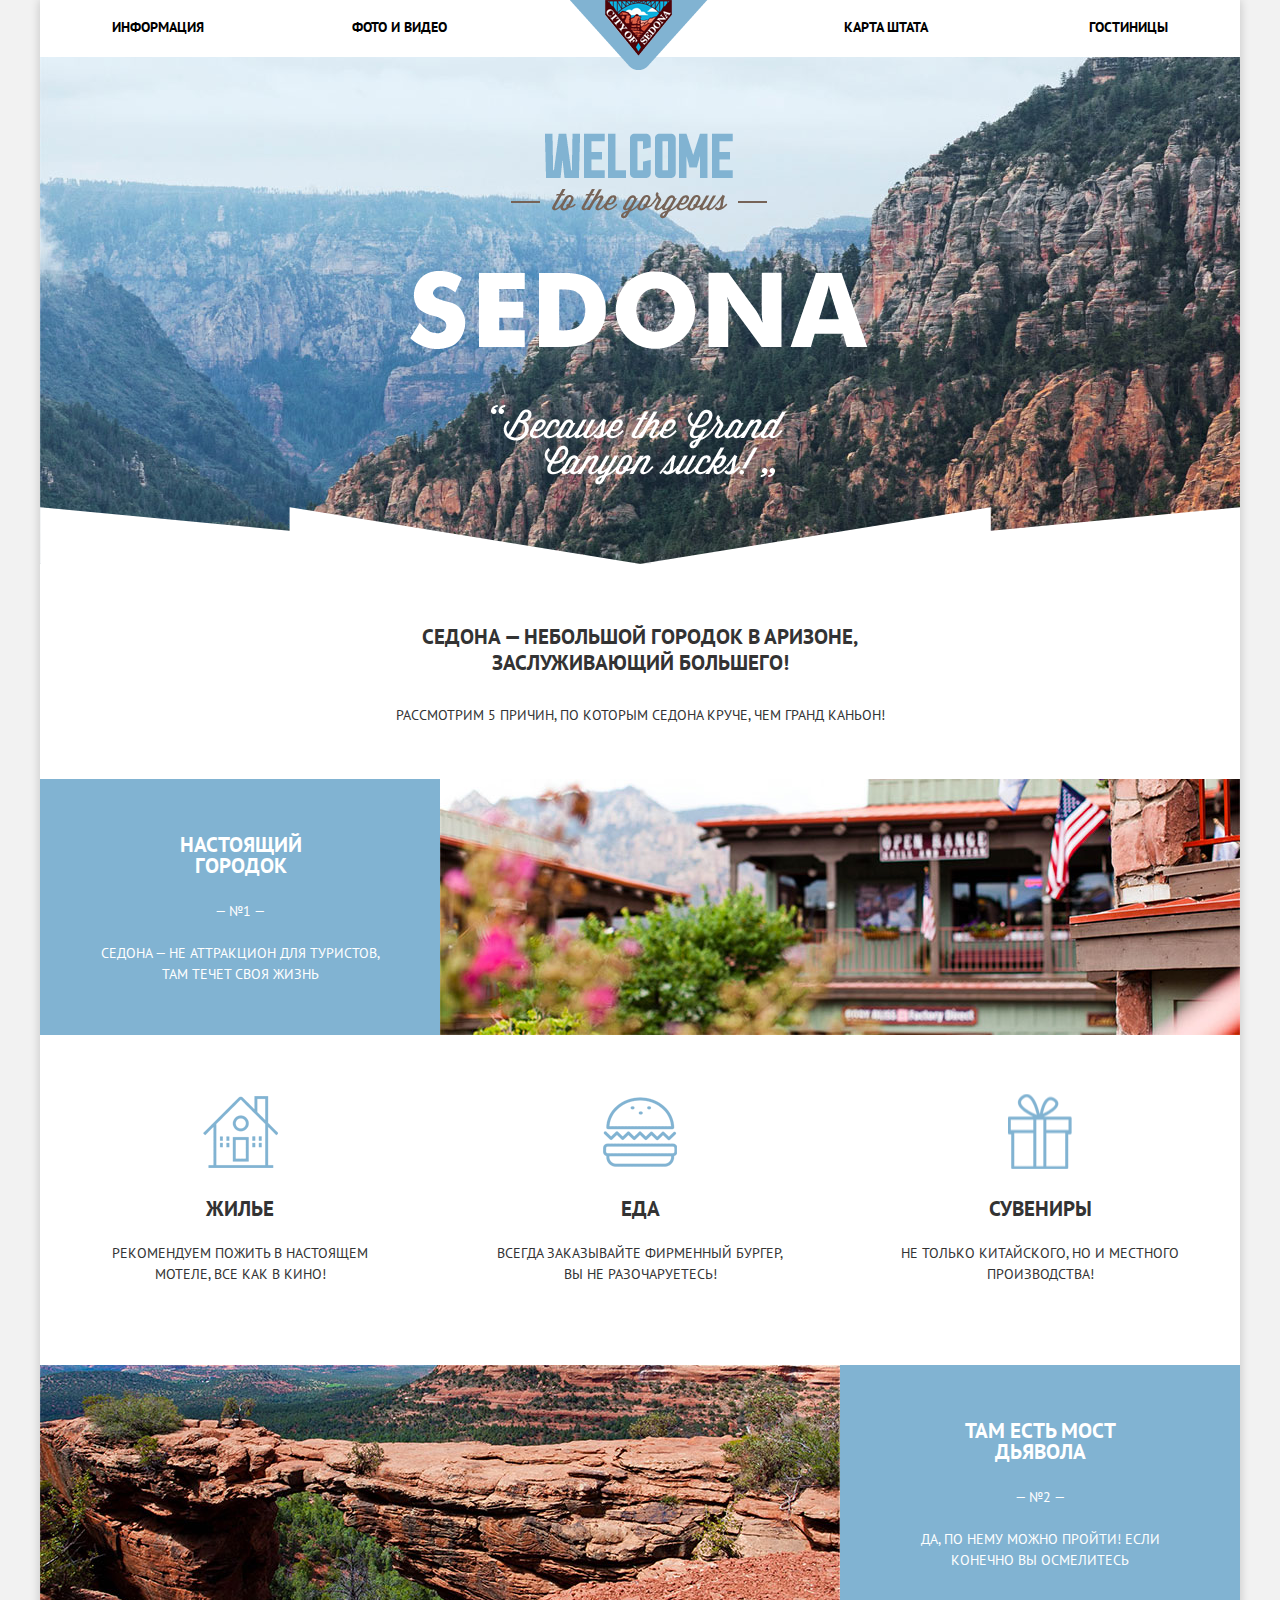
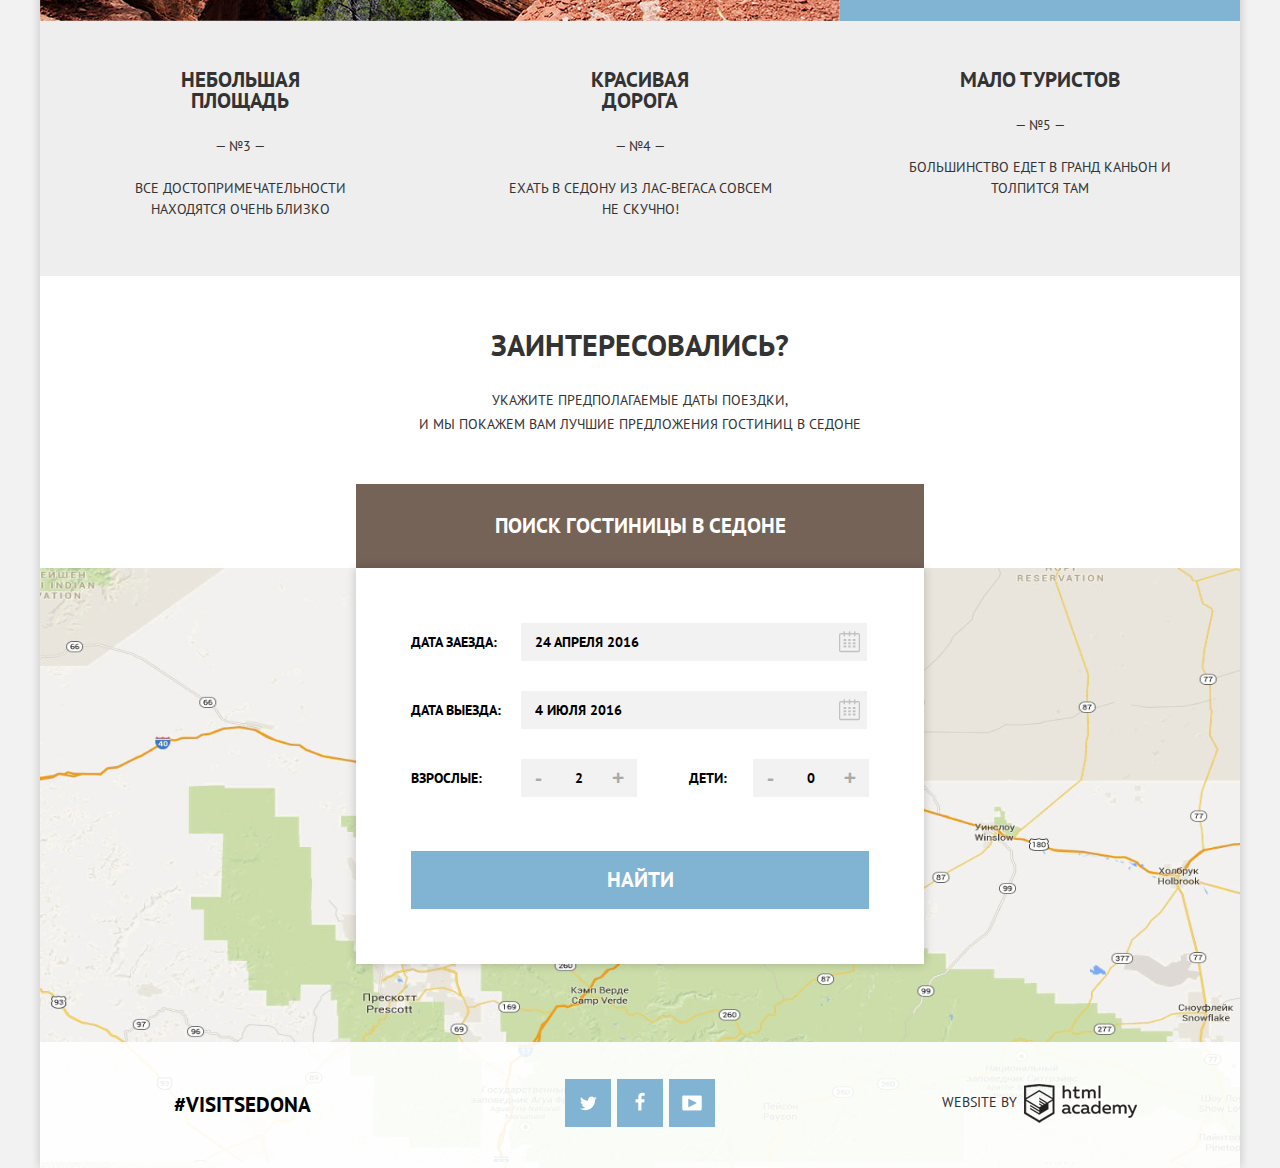
==== commit 41011a43: "Правки 23.11.2016" ====
--- a/index.html
+++ b/index.html
@@ -3,7 +3,7 @@
 	<head>
 		<title>Седона</title>
 		<meta charset="utf-8">
-		<link rel="stylesheet" href="https://fonts.googleapis.com/css?family=PT+Sans">
+		<link rel="stylesheet" href="https://fonts.googleapis.com/css?family=PT+Sans:400,700">
 		<link rel="stylesheet" href="css/normalize.min.css">
 		<link rel="stylesheet" href="css/style.min.css">
 	</head>
@@ -43,7 +43,7 @@
 				<div class="index-content">
 					<div class="reason-row clearfix">
 						<div class="reason-text reason-best index-left-column">
-							<h2>Настоящий<br> городок</h2>
+							<h2>Настоящий городок</h2>
 							<span class="reason-number">&mdash; №1 &mdash;</span>
 							<p>Седона &mdash; не аттракцион для туристов, там течет своя жизнь</p>
 						</div>
@@ -51,13 +51,13 @@
 							<img src="img/main/real-city.jpg" width="800" height="256" alt="Настоящий городок Седона">
 						</div>
 					</div>
-					<div class="features">
+					<div class="features clearfix">
 						<div class="features-item index-left-column">
 							<div class="feature-icon house-icon"></div>
 							<h2>Жилье</h2>
 							<p>Рекомендуем пожить в настоящем мотеле, все как в кино!</p>
 						</div>
-						<div class="features-item index-left-column">
+						<div class="features-item index-center-column">
 							<div class="feature-icon burger-icon"></div>
 							<h2>Еда</h2>
 							<p>Всегда заказывайте фирменный бургер, вы не разочаруетесь!</p>
@@ -73,24 +73,24 @@
 							<img src="img/main/devils-bridge.jpg" width="800" height="256" alt="Мост Дьявола">
 						</div>
 						<div class="reason-text reason-best index-right-column">
-							<h2>Там есть<br> Мост Дьявола</h2>
+							<h2>Там есть Мост Дьявола</h2>
 							<span class="reason-number">&mdash; №2 &mdash;</span>
 							<p>Да, по нему можно пройти! Если конечно вы осмелитесь</p>
 						</div>
 					</div>
 					<div class="reason-row clearfix">
 						<div class="reason-text index-left-column">
-							<h2>Небольшая<br> площадь</h2>
+							<h2>Небольшая площадь</h2>
 							<span class="reason-number">&mdash; №3 &mdash;</span>
 							<p>Все достопримечательности находятся очень близко</p>
 						</div>	
 						<div class="reason-text index-center-column">
-							<h2>Красивая<br> дорога</h2>
+							<h2>Красивая дорога</h2>
 							<span class="reason-number">&mdash; №4 &mdash;</span>
 							<p>Ехать в Седону из Лас-Вегаса совсем не скучно!</p>
 						</div>	
 						<div class="reason-text index-right-column">
-							<h2>Мало<br> туристов</h2>
+							<h2>Мало туристов</h2>
 							<span class="reason-number">&mdash; №5 &mdash;</span>
 							<p>Большинство едет в Гранд Каньон и толпится там</p>
 						</div>	
@@ -101,37 +101,37 @@
 						<strong>Заинтересовались?</strong>
 						<p>Укажите предполагаемые даты поездки,<br> и мы покажем вам лучшие предложения гостиниц в Седоне</p>
 					</div>
-					<a class="btn search-form-btn" href="#">Поиск гостиницы в Седоне</a>
+					<a class="btn search-form-btn" href="form.html">Поиск гостиницы в Седоне</a>
 					<div class="modal-content"> <!--Чтобы скрыть эту форму, нужно добавить класс .modal-content-close-->
-					<form class="hotel-search-form" action="https://echo.htmlacademy.ru" method="post">
-					<div class="booking-date clearfix">
-						<label for="arrival-date">Дата заезда:</label>
-						<input type="text" name="arrival-date" value="" id="arrival-date" placeholder="24 АПРЕЛЯ 2016">
-						<button class="calendar-icon" type="button" title="Открыть календарь"></button>
+						<form class="hotel-search-form" action="https://echo.htmlacademy.ru" method="post">
+						<div class="booking-date clearfix">
+							<label for="arrival-date">Дата заезда:</label>
+							<input type="text" name="arrival-date" value="" id="arrival-date" placeholder="24 АПРЕЛЯ 2016">
+							<button class="calendar-icon" type="button" title="Открыть календарь"></button>
+						</div>
+						<div class="booking-date clearfix">
+							<label for="departure-date">Дата Выезда:</label>
+							<input type="text" name="departure-date" value="" id="departure-date" placeholder="4 ИЮЛЯ 2016">
+							<button class="calendar-icon" type="button" title="Открыть календарь"></button>
+						</div>
+						<div class="booking-person adult-number">
+							<label for="adults-number">Взрослые:</label>
+							<button class="minus-btn" type="button">-</button>
+							<input type="text" name="adults-number" value="" id="adults-number" placeholder="2">
+							<button class="plus-btn" type="button">+</button>
+						</div>
+						<div class="booking-person children-number">
+							<label for="children-number">Дети:</label>
+							<button class="minus-btn" type="button">-</button>
+							<input type="text" name="children-number" value="" id="children-number" placeholder="0">
+							<button class="plus-btn" type="button">+</button>
+						</div>
+						<button class="hotel-search-btn" type="submit" title="Найти гостиницу">Найти</button>
+						</form>
 					</div>
-					<div class="booking-date clearfix">
-						<label for="departure-date">Дата Выезда:</label>
-						<input type="text" name="departure-date" value="" id="departure-date" placeholder="4 ИЮЛЯ 2016">
-						<button class="calendar-icon" type="button" title="Открыть календарь"></button>
-					</div>
-					<div class="booking-person adult-number">
-						<label for="adults-number">Взрослые:</label>
-						<button class="minus-btn" type="button">-</button>
-						<input type="text" name="adults-number" value="" id="adults-number" placeholder="2">
-						<button class="plus-btn" type="button">+</button>
-					</div>
-					<div class="booking-person children-number">
-						<label for="children-number">Дети:</label>
-						<button class="minus-btn" type="button">-</button>
-						<input type="text" name="children-number" value="" id="children-number" placeholder="0">
-						<button class="plus-btn" type="button">+</button>
-					</div>
-					<button class="hotel-search-btn" type="submit" title="Найти гостиницу">Найти</button>
-					</form>
-				</div>
 				</div>
 				<div class="index-map">
-					<iframe src="https://www.google.com/maps/embed?pb=!1m14!1m8!1m3!1d52385.17756490206!2d-111.795138!3d34.854378!3m2!1i1024!2i768!4f13.1!3m3!1m2!1s0x872da132f942b00d%3A0x5548c523fa6c8efd!2z0KHQtdC00L7QvdCwLCDQkNGA0LjQt9C-0L3QsCA4NjMzNg!5e0!3m2!1sru!2sru!4v1479706964311" width="100%" height="594" frameborder="0" style="border:0" allowfullscreen></iframe>
+					<iframe src="https://www.google.com/maps/embed?pb=!1m14!1m8!1m3!1d52385.17756490206!2d-111.795138!3d34.854378!3m2!1i1024!2i768!4f13.1!3m3!1m2!1s0x872da132f942b00d%3A0x5548c523fa6c8efd!2z0KHQtdC00L7QvdCwLCDQkNGA0LjQt9C-0L3QsCA4NjMzNg!5e0!3m2!1sru!2sru!4v1479706964311" frameborder="0" allowfullscreen></iframe>
 				</div>
 			</main>
 			<footer class="main-footer footer-transparent clearfix">
--- a/css/style.min.css
+++ b/css/style.min.css
@@ -1 +1 @@
-.filter-form-btn:focus,.price-controls input:focus{outline:0}.filter-form-btn,.hotel-title a,.main-footer .hashtag,.main-navigation a,.search-form-btn,.social-button,.sort-type a{text-decoration:none}.filter-form-btn,.hotel-search-btn,.hotel-search-form,body{text-transform:uppercase}body{font-weight:400;font-size:14px;line-height:21px;font-family:"PT Sans",Arial,sans-serif;color:#333;background-color:#f2f2f2}img{display:block;max-width:100%;max-height:auto}.clearfix{content:"";display:table;clear:both}.container{position:relative;width:1200px;margin:0 auto;background-color:#fff;box-shadow:0 0 10px rgba(0,1,1,.2)}.main-navigation{position:relative;padding:0 72px}.main-navigation ul{margin:0;padding:0;font-size:0;list-style:none}.main-navigation li{display:inline-block;width:240px;padding:14px 0;vertical-align:top}.main-navigation li:nth-child(4n+1),.main-navigation li:nth-child(4n+2){text-align:left}.main-navigation li:nth-child(4n+2){margin-right:96px}.main-navigation li:nth-child(4n+3),.main-navigation li:nth-child(4n+4){text-align:right}.main-navigation a{font-weight:700;font-size:14px;line-height:26px;color:#000}.main-navigation a:hover{color:#81b3d2}.main-navigation a:active{color:#b2b2b2}.main-navigation .active{color:#766357}.main-navigation .active:hover{color:#604e43}.main-navigation .active:active{color:#d6d0cc}.logo{position:absolute;top:0;left:530px;z-index:10;width:138px;height:70px}.index-intro{position:relative;width:100%;height:507px;background:url(../img/main/intro-shape.png) 0 450px no-repeat,url(../img/main/intro-photo.jpg) 0 -55px no-repeat #7fb4d3}.intro-text{position:absolute;top:76px;left:370px}.index-intro-title h1{width:500px;margin:60px auto 26px;font-size:21px;line-height:26px;text-align:center}.index-intro-title p{margin:0 auto 51px;font-size:14px;line-height:26px;text-align:center}.reason-best h2,.reason-text h2{margin-bottom:25px;font-size:21px;line-height:21px}.index-center-column,.index-left-column{float:left}.index-right-column{float:right}.reason-row:last-child{background-color:#eee}.reason-text{width:400px;text-align:center;padding-bottom:42px}.reason-best{padding-bottom:36px;color:#fff;background-color:#81b3d2}.reason-text h2{margin-top:48px}.reason-best h2{margin-top:55px}.reason-number{display:block;margin-bottom:21px}.reason-text p{padding:0 60px}.reason-best p{padding:0 49px}.reason-photo{width:800px}.features-item{width:400px;text-align:center}.feature-icon{width:75px;height:75px;margin:59px auto 29px}.house-icon{background:url(../img/main/house-icon.png) 50% 50% no-repeat;background-size:75px 72px}.burger-icon{background:url(../img/main/burger-icon.png) 50% 50% no-repeat;background-size:74px 70px}.present-icon{background:url(../img/main/present-icon.png) 50% 50% no-repeat;background-size:64px 76px}.features-item h2{margin-bottom:24px}.features-item p{margin-bottom:75px;padding:0 55px 5px}.hotel-search{position:relative}.hotel-search-intro strong{display:block;width:575px;margin:57px auto 31px;font-weight:700;font-size:30px;line-height:24px;text-align:center}.hotel-search-intro p{margin:0 auto 48px;line-height:24px;text-align:center}.search-form-btn{display:block;width:568px;margin:0 auto;padding:29px 0;font-weight:700;font-size:21px;line-height:26px;color:#fff;text-align:center;background-color:#766357}.index-map{background:url(../img/main/map.jpg) #cbdda9;background-size:1200px 594px}.hotel-filter{width:1200px;padding-top:26px;padding-bottom:6px;font-size:0;color:#fff;background:url(../img/hotels/filter-background.jpg) 0 -55px no-repeat #859eb3;background-size:100% auto}.hotel-filter-form{margin:0 73px}.filter-block{display:inline-block;vertical-align:top}.infrastructure,.property-type{float:left;width:240px}.hotel-filter-form fieldset{margin:0;padding:0;font-size:14px;border:none}.hotel-filter-form .property-type{padding-left:16px}.hotel-filter-form legend{margin-bottom:25px;font-weight:700;font-size:16px;line-height:21px}.hotel-filter-form label{position:relative;display:block;margin:0 0 25px;padding:0 0 0 39px;cursor:pointer}input[type=checkbox]{display:none}input[type=checkbox]+.checkbox-indicator{position:absolute;top:-1px;left:-1px;width:17px;height:17px;border-radius:25%;border:2px solid #fff;opacity:.8}input[type=checkbox]:checked+.checkbox-indicator{opacity:1}input[type=checkbox]:checked+.checkbox-indicator::before{content:"";position:absolute;top:5px;left:6px;width:17px;height:4px;background-color:#fff;border-radius:15%;-webkit-transform:rotate(-45deg);transform:rotate(-45deg)}input[type=checkbox]:checked+.checkbox-indicator::after{content:"";position:absolute;top:8px;left:1px;width:10px;height:4px;background-color:#fff;border-radius:15%;-webkit-transform:rotate(45deg);transform:rotate(45deg)}.cost-range{position:relative;float:right;width:317px}.cost-range .cost-range-title{margin-left:-8px;margin-bottom:11px;font-weight:600;font-size:16px;line-height:21px}.price-controls{position:relative;height:32px;margin-bottom:20px;font-size:0;border:2px solid #fff;border-radius:2px}.price-controls::after{content:"";position:absolute;top:5px;left:157px;width:2px;height:22px;background:#fff}.price-controls label{display:inline-block;font-size:14px;line-height:30px;vertical-align:top}.price-controls .max-price,.price-controls .min-price{width:85px;padding-left:64px}.price-controls input{width:50px;margin:0;color:inherit;font:inherit;line-height:21px;background:0 0;border:none}.range-controls{position:relative}.range-controls .scale{height:2px;background:rgba(255,255,255,.3)}.range-controls .bar{width:80%;height:2px;background:#fff}.range-toggle{position:absolute;top:-9px;width:4px;height:4px;background:#ababab;border:8px solid #fff;border-radius:50%;box-shadow:0 2px 1px 0 rgba(0,1,1,.2);cursor:pointer}.range-toggle:hover{background:#1c4f80}.range-toggle-min{left:0}.range-toggle-max{left:80%}.filter-form-btn{display:block;margin-top:32px;margin-left:85px;padding:6px 30px;font-size:14px;line-height:20px;color:#fff;background:0 0;border:2px solid #fff;border-radius:2px;cursor:pointer}.arrow::before,.sort-arrows a,.sort-result-row,.sort-type a{display:inline-block}.filter-form-btn:hover{color:#000;background:#fff}.sort{width:1056px;padding:26px 73px}.sort p{float:left;width:138px;margin:5px 26px 0 0;font-weight:700;font-size:21px;line-height:26px}.sort-choice span,.sort-type{float:left;margin-top:9px;font-size:12px;line-height:18px}.sort-choice span{margin-right:38px}.sort-type a{margin-right:29px;color:#b1b1b1;text-align:center;border-bottom:1px dotted #81b3d2;cursor:pointer}.sort-choice a:hover{color:#81b3d2}.sort-choice a:active{color:#000;border:none}.sort-type .active{color:#81b3d2;border:none}.sort-arrows{float:right;font-size:0}.sort-arrows a{padding-top:14px;vertical-align:middle;border:none}.arrow::before{content:"";border:10px solid #eee;border-right-width:5px;border-left-width:5px;border-right-color:transparent;border-left-color:transparent}.sort-arrows .arrow-up::before{margin-right:14px;border-top-width:0}.arrow-down::before{border-bottom-width:0}.arrow:hover::before{border-top-color:#000;border-bottom-color:#000}.arrow.active::before,.arrow:active::before{border-top-color:#81b3d2;border-bottom-color:#81b3d2}.sort-result-row{width:1056px;padding:30px 73px;vertical-align:top;border-top:1px solid #e5e5e5}.sort-result-row .hotel-photo{float:left;width:135px;height:90px;margin-right:30px}.sort-result-row .hotel-description{float:left}.sort-result-row .hotel-rate{float:right;width:111px;margin:0}.hotel-info,.social-button{margin-right:6px}.hotel-description .hotel-title{margin-top:-5px;margin-bottom:7px;line-height:26px}.hotel-title a{color:#000}.hotel-title a:hover{color:#81b3d2}.hotel-title a:active{color:#cacaca}.book-block,.hotel-info{float:left}.hotel-description .hotel-price,.hotel-description .hotel-type{display:block;margin-bottom:13px}.book-btn,.more-info-btn{display:block;font-weight:700;color:#fff;text-align:center;text-decoration:none}.more-info-btn{padding:3px 17px;background-color:#81b3d2}.more-info-btn:hover{background-color:#669ec0}.more-info-btn:active{background-color:#5496bd;color:#84b4d0}.book-btn{padding:3px 19px;background-color:#766357}.book-btn:hover{background-color:#604e43}.book-btn:active{background-color:#503e33;color:#857871}.hotel-rate-star{float:right;width:89px;height:17px;margin-bottom:46px;background:url(../img/hotels/star-icon.png) no-repeat}.amara-resort-spa{background-position:0 0}.desert-quail-inn{background-position:48px 0}.villas-poco-diablo{background-position:24px 0}.hotel-rate-number{float:right;padding:3px 10px;text-align:center;background-color:#f2f2f2}.main-footer{text-align:center}.footer-transparent{position:absolute;bottom:0;background-color:rgba(255,255,255,.9)}.main-footer .hashtag{float:left;width:405px;padding:48px 0;font-weight:700;font-size:21px;line-height:26px;color:#000}.footer-social{float:left;width:395px;padding:37px 0;font-size:0;text-align:center}.social-button{display:inline-block;width:46px;height:48px;vertical-align:top}.social-button-tw{background:url(../img/sprite.png) 5px -409px no-repeat #81b3d2}.social-button-fb{background:url(../img/sprite.png) 8px -339px no-repeat #81b3d2}.social-button-yt{background:url(../img/sprite.png) 3px -481px no-repeat #81b3d2}.social-button:hover{background-color:#669ec0}.social-button:active{background-color:#5496bd}.social-button-tw:active{background-position:5px -374px}.social-button-fb:active{background-position:8px -300px}.social-button-yt:active{background-position:3px -445px}.main-footer .copyright{float:right;width:400px;padding:35px 0}.copyright p{float:left;width:75px;margin-top:12px;margin-left:102px;font-size:14px;line-height:26px}.copyright-icon{float:left;display:block;width:113px;height:39px;margin-top:7px;margin-left:7px;background:url(../img/sprite.png) -10px -254px no-repeat}.copyright-icon:hover{background-position:-10px -195px}.copyright-icon:active{background-position:-10px -136px}@-webkit-keyframes bounce{0%{-webkit-transform:translateY(2000px);transform:translateY(2000px)}70%{-webkit-transform:translateY(30px);transform:translateY(30px)}90%{-webkit-transform:translateY(-10px);transform:translateY(-10px)}100%{-webkit-transform:translateY(0);transform:translateY(0)}}@keyframes bounce{0%{-webkit-transform:translateY(2000px);transform:translateY(2000px)}70%{-webkit-transform:translateY(30px);transform:translateY(30px)}90%{-webkit-transform:translateY(-10px);transform:translateY(-10px)}100%{-webkit-transform:translateY(0);transform:translateY(0)}}@-webkit-keyframes shake{0%,100%{-webkit-transform:translateX(0);transform:translateX(0)}10%,30%,50%,70%,90%{-webkit-transform:translateX(-10px);transform:translateX(-10px)}20%,40%,60%,80%{-webkit-transform:translateX(10px);transform:translateX(10px)}}@keyframes shake{0%,100%{-webkit-transform:translateX(0);transform:translateX(0)}10%,30%,50%,70%,90%{-webkit-transform:translateX(-10px);transform:translateX(-10px)}20%,40%,60%,80%{-webkit-transform:translateX(10px);transform:translateX(10px)}}.modal-content{position:absolute;left:50%;width:568px;margin-left:-284px;background-color:#fff;box-shadow:0 0 10px rgba(0,1,1,.2);-webkit-animation:bounce .6s;animation:bounce .6s}.modal-content-close{display:none}.modal-content-error{-webkit-animation:shake .6s;animation:shake .6s}.hotel-search-form{padding:55px;font-weight:700;font-size:inherit;line-height:26px;font-family:inherit;color:#000}.hotel-search-btn,.minus-btn,.plus-btn{font-weight:700;font-size:21px;border:none;cursor:pointer}.hotel-search-form label{float:left;display:block;width:110px;padding:6px 0;cursor:pointer}.hotel-search-form input{float:left;display:block;height:36px;font-weight:700;color:#000;font-family:inherit;background-color:#f2f2f2;border:none;cursor:pointer}.hotel-search-form input:hover{background-color:#ebebeb}.hotel-search-form input:focus{background-color:#fff;outline:#e5e5e5 solid 2px}.hotel-search-form input::-webkit-input-placeholder{color:#000;opacity:1}.hotel-search-form input::-moz-placeholder{color:#000;opacity:1}.hotel-search-form input:-ms-input-placeholder{color:#000;opacity:1}.hotel-search-form input::placeholder{color:#000;opacity:1}.booking-date{position:relative;width:458px;margin-bottom:30px}.booking-date input{width:292px;padding-left:14px;padding-right:40px}.calendar-icon{position:absolute;top:8px;right:8px;width:22px;height:22px;border:none;background:url(../img/sprite.png) -10px -94px no-repeat;cursor:pointer}.calendar-icon:hover{background:url(../img/sprite.png) -10px -52px no-repeat}.calendar-icon:active{border:none;background:url(../img/sprite.png) -10px -10px no-repeat}.calendar-icon:focus{outline:0}.booking-person{float:left;width:226px;margin-bottom:26px}.booking-person input{width:38px;text-align:center}.adult-number{margin-right:52px}.children-number{float:left;width:180px}.children-number label{width:64px;margin:0}.children-number input{width:38px;margin:0}.minus-btn,.plus-btn{float:left;margin:0;padding:7px 14px;color:#a9a9a9;background-color:#f2f2f2}.minus-btn:hover,.plus-btn:hover{color:#000;background-color:#ebebeb}.minus-btn:active,.plus-btn:active{color:#81b3d2;background-color:#fff;outline:0}.minus-btn:focus,.plus-btn:focus{outline:#e5e5e5 solid 2px}.hotel-search-btn{width:458px;margin-top:28px;padding:16px 0;line-height:26px;font-family:inherit;color:#fff;background-color:#81b3d2}.hotel-search-btn:hover{background-color:#669ec0}.hotel-search-btn:active{background-color:#5496bd;color:#88b6d1}+body{font-weight:400;font-size:14px;line-height:21px;font-family:"PT Sans","Arial",sans-serif;color:#333;text-transform:uppercase;background-color:#f2f2f2}img{display:block;max-width:100%;max-height:auto}.clearfix{content:"";display:table;clear:both}.container{position:relative;width:1200px;margin:0 auto;background-color:#fff;box-shadow:0 0 10px rgba(0,1,1,.2)}.main-navigation{position:relative;padding:0 72px}.main-navigation ul{margin:0;padding:0;font-size:0;list-style:none}.main-navigation li{display:inline-block;width:240px;padding:14px 0;vertical-align:top}.main-navigation li:nth-child(4n+1),.main-navigation li:nth-child(4n+2){text-align:left}.main-navigation li:nth-child(4n+2){margin-right:96px}.main-navigation li:nth-child(4n+3),.main-navigation li:nth-child(4n+4){text-align:right}.main-navigation a{font-weight:700;font-size:14px;line-height:26px;color:#000;text-decoration:none}.main-navigation a:hover{color:#81b3d2}.main-navigation a:active{color:#b2b2b2}.main-navigation .active{color:#766357}.main-navigation .active:hover{color:#604e43}.main-navigation .active:active{color:#d6d0cc}.logo{position:absolute;top:0;left:530px;z-index:10;width:138px;height:70px}.index-intro{position:relative;width:100%;height:507px;background:url(../img/main/intro-shape.png) no-repeat 0 450px,#7fb4d3 url(../img/main/intro-photo.jpg) no-repeat 0 -55px}.intro-text{position:absolute;top:76px;left:370px}.index-intro-title h1{width:500px;margin:60px auto 26px;font-size:21px;line-height:26px;text-align:center}.index-intro-title p{margin:0 auto 51px;font-size:14px;line-height:26px;text-align:center}.index-center-column,.index-left-column{float:left}.index-right-column{float:right}.reason-row:last-child{background-color:#eee}.reason-text{width:400px;text-align:center;padding-bottom:42px}.reason-best{padding-bottom:36px;color:#fff;background-color:#81b3d2}.reason-best h2,.reason-text h2{margin-top:48px;margin-bottom:25px;padding:0 120px;font-size:21px;line-height:21px}.reason-best h2{margin-top:55px;padding:0 124px 0 125px}.reason-number{display:block;margin-bottom:21px}.reason-text p{padding:0 60px}.reason-best p{padding:0 49px}.reason-photo{width:800px}.features-item{width:400px;text-align:center}.feature-icon{width:75px;height:75px;margin:59px auto 29px}.house-icon{background:url(../img/main/house-icon.png) no-repeat 50% 50%;background-size:75px 72px}.burger-icon{background:url(../img/main/burger-icon.png) no-repeat 50% 50%;background-size:74px 70px}.present-icon{background:url(../img/main/present-icon.png) no-repeat 50% 50%;background-size:64px 76px}.features-item h2{margin-bottom:24px}.features-item p{margin-bottom:75px;padding:0 55px 5px}.hotel-search{position:relative}.hotel-search-intro strong{display:block;width:575px;margin:57px auto 31px;font-weight:700;font-size:30px;line-height:24px;text-align:center}.hotel-search-intro p,.search-form-btn{margin:0 auto 48px;line-height:24px;text-align:center}.search-form-btn{display:block;width:568px;margin:0 auto;padding:29px 0;font-weight:700;font-size:21px;line-height:26px;color:#fff;text-decoration:none;background-color:#766357}.index-map{background:#cbdda9 url(../img/main/map.jpg);background-size:1200px 594px}.index-map iframe{width:100%;height:594px;border:none}.hotel-filter{width:1200px;padding-top:26px;padding-bottom:6px;font-size:0;color:#fff;background:#859eb3 url(../img/hotels/filter-background.jpg) no-repeat 0 -55px;background-size:100% auto}.hotel-filter-form{margin:0 73px}.filter-block{display:inline-block;vertical-align:top}.infrastructure,.property-type{float:left;width:240px}.hotel-filter-form fieldset{margin:0;padding:0;font-size:14px;border:none}.hotel-filter-form .property-type{padding-left:16px}.hotel-filter-form legend{margin-bottom:25px;font-weight:700;font-size:16px;line-height:21px}.hotel-filter-form label{position:relative;display:block;margin:0 0 25px;padding:0 0 0 39px;cursor:pointer}input[type=checkbox]{display:none}input[type=checkbox]+.checkbox-indicator{position:absolute;top:-1px;left:-1px;width:17px;height:17px;border-radius:25%;border:2px solid #fff;opacity:.8}input[type=checkbox]:checked+.checkbox-indicator{opacity:1}input[type=checkbox]:disabled+.checkbox-indicator{opacity:.5}input[type=checkbox]:checked+.checkbox-indicator::after,input[type=checkbox]:checked+.checkbox-indicator::before{content:"";position:absolute;top:5px;left:6px;width:17px;height:4px;background-color:#fff;border-radius:15%}input[type=checkbox]:checked+.checkbox-indicator::after{top:8px;left:1px;width:10px}input[type=checkbox]:checked+.checkbox-indicator::before{-webkit-transform:rotate(-45deg);transform:rotate(-45deg)}input[type=checkbox]:checked+.checkbox-indicator::after{-webkit-transform:rotate(45deg);transform:rotate(45deg)}input[type=checkbox]:checked+.checkbox-indicator::after:disabled,input[type=checkbox]:checked+.checkbox-indicator::before:disabled{opacity:.5}.cost-range{position:relative;float:right;width:317px}.cost-range .cost-range-title{margin-left:-8px;margin-bottom:11px;font-weight:600;font-size:16px;line-height:21px}.price-controls{position:relative;height:32px;margin-bottom:20px;font-size:0;border:2px solid #fff;border-radius:2px}.price-controls::after{content:"";position:absolute;top:5px;left:157px;width:2px;height:22px;background:#fff}.price-controls label{display:inline-block;font-size:14px;line-height:30px;vertical-align:top}.price-controls .max-price,.price-controls .min-price{width:85px;padding-left:64px}.price-controls input{width:50px;margin:0;color:inherit;font:inherit;line-height:21px;background:0 0;border:none}.price-controls input:focus{outline:0}.range-controls{position:relative}.range-controls .scale{height:2px;background:rgba(255,255,255,.3)}.range-controls .bar{width:80%;height:2px;background:#fff}.range-toggle{position:absolute;top:-9px;width:4px;height:4px;background:#ababab;border:8px solid #fff;border-radius:50%;box-shadow:0 2px 1px 0 rgba(0,1,1,.2);cursor:pointer}.range-toggle:hover{background:#1c4f80}.range-toggle-min{left:0}.range-toggle-max{left:80%}.filter-form-btn{display:block;margin-top:32px;margin-left:85px;padding:6px 30px;font-size:14px;line-height:20px;color:#fff;text-transform:uppercase;background:0 0;border:2px solid #fff;border-radius:2px;cursor:pointer;text-decoration:none}.filter-form-btn:hover{color:#000;background:#fff}.filter-form-btn:focus{outline:none}.sort{width:1056px;padding:26px 73px}.copyright p,.sort p{float:left;line-height:26px}.sort p{margin:5px 26px 0 0;font-weight:700;width:138px;font-size:21px}.sort-choice span,.sort-type{float:left;margin-top:9px;font-size:12px;line-height:18px}.sort-choice span{margin-right:38px}.sort-type{width:500px}.sort-type a{display:inline-block;margin-right:29px;color:#b1b1b1;text-align:center;text-decoration:none;border-bottom:1px dotted #81b3d2;cursor:pointer}.sort-choice a:hover{color:#81b3d2}.sort-choice a:active{color:#000;border:none}.sort-type .active{color:#81b3d2;border:none}.sort-arrows{float:right;font-size:0}.sort-arrows a{display:inline-block;padding-top:14px;vertical-align:middle;border:none}.arrow::before{content:"";display:inline-block;border:10px solid #eee;border-right-width:5px;border-left-width:5px;border-right-color:transparent;border-left-color:transparent}.sort-arrows .arrow-up::before{margin-right:14px;border-top-width:0}.arrow-down::before{border-bottom-width:0}.arrow:hover::before{border-top-color:#000;border-bottom-color:#000}.arrow.active::before,.arrow:active::before{border-top-color:#81b3d2;border-bottom-color:#81b3d2}.sort-result-row{display:inline-block;width:1056px;padding:30px 73px;vertical-align:top;border-top:1px solid #e5e5e5}.sort-result-row .hotel-photo{float:left;width:135px;height:90px;margin-right:30px}.sort-result-row .hotel-description{float:left;width:320px}.sort-result-row .hotel-rate{float:right;width:111px;margin:0}.hotel-description .hotel-title{width:262px;margin-top:-5px;margin-bottom:7px;line-height:26px}.hotel-title a{color:#000;text-decoration:none}.hotel-title a:hover{color:#81b3d2}.hotel-title a:active{color:#cacaca}.book-block,.hotel-info{float:left}.hotel-info{margin-right:6px}.hotel-description .hotel-price,.hotel-description .hotel-type{display:block;margin-bottom:13px}.book-btn,.more-info-btn{display:block;font-weight:700;color:#fff;text-align:center;text-decoration:none}.more-info-btn{padding:3px 17px;background-color:#81b3d2}.more-info-btn:hover{background-color:#669ec0}.more-info-btn:active{background-color:#5496bd;color:#84b4d0}.book-btn{padding:3px 19px;background-color:#766357}.book-btn:hover{background-color:#604e43}.book-btn:active{background-color:#503e33;color:#857871}.hotel-rate-star{float:right;width:89px;height:17px;margin-bottom:46px;background:url(../img/hotels/star-icon.png) no-repeat}.amara-resort-spa{background-position:0 0}.desert-quail-inn{background-position:48px 0}.villas-poco-diablo{background-position:24px 0}.hotel-rate-number{float:right;padding:3px 10px;text-align:center;background-color:#f2f2f2}.main-footer{text-align:center}.footer-transparent{position:absolute;bottom:0;background-color:rgba(255,255,255,.9)}.main-footer .hashtag{float:left;width:405px;padding:50px 0;font-weight:700;font-size:21px;line-height:26px;color:#000;text-decoration:none}.footer-social{float:left;width:395px;padding:37px 0;font-size:0;text-align:center}.social-button{display:inline-block;width:46px;height:48px;margin-right:6px;text-decoration:none;vertical-align:middle}.social-button-fb,.social-button-tw,.social-button-yt{background:#81b3d2 url(../img/sprite.png) no-repeat;background-position:5px -409px}.social-button-fb,.social-button-yt{background-position:8px -339px}.social-button-yt{background-position:3px -481px}.social-button:hover{background-color:#669ec0}.social-button:active{background-color:#5496bd}.social-button-tw:active{background-position:5px -374px}.social-button-fb:active{background-position:8px -300px}.social-button-yt:active{background-position:3px -445px}.main-footer .copyright{float:right;width:400px;padding:35px 0}.copyright p{width:75px;margin-top:12px;margin-left:102px;font-size:14px}.copyright-icon{float:left;display:block;width:113px;height:39px;margin-top:7px;margin-left:7px;background:url(../img/sprite.png) no-repeat;background-position:-10px -254px}.copyright-icon:hover{background-position:-10px -195px}.copyright-icon:active{background-position:-10px -136px}@-webkit-keyframes bounce{0%{-webkit-transform:translateY(2000px);transform:translateY(2000px)}70%{-webkit-transform:translateY(30px);transform:translateY(30px)}90%{-webkit-transform:translateY(-10px);transform:translateY(-10px)}to{-webkit-transform:translateY(0);transform:translateY(0)}}@keyframes bounce{0%{-webkit-transform:translateY(2000px);transform:translateY(2000px)}70%{-webkit-transform:translateY(30px);transform:translateY(30px)}90%{-webkit-transform:translateY(-10px);transform:translateY(-10px)}to{-webkit-transform:translateY(0);transform:translateY(0)}}@-webkit-keyframes shake{0%,to{-webkit-transform:translateX(0);transform:translateX(0)}10%,30%,50%,70%,90%{-webkit-transform:translateX(-10px);transform:translateX(-10px)}20%,40%,60%,80%{-webkit-transform:translateX(10px);transform:translateX(10px)}}@keyframes shake{0%,to{-webkit-transform:translateX(0);transform:translateX(0)}10%,30%,50%,70%,90%{-webkit-transform:translateX(-10px);transform:translateX(-10px)}20%,40%,60%,80%{-webkit-transform:translateX(10px);transform:translateX(10px)}}.modal-content{position:absolute;left:50%;width:568px;margin-left:-284px;background-color:#fff;box-shadow:0 0 10px rgba(0,1,1,.2);-webkit-animation:bounce .6s;animation:bounce .6s}.modal-content-close{display:none}.modal-content-error{-webkit-animation:shake .6s;animation:shake .6s}.hotel-search-form,.hotel-search-form input{font-weight:700;color:#000;font-family:inherit}.hotel-search-form{padding:55px;font-size:inherit;line-height:26px;text-transform:uppercase}.hotel-search-form label{float:left;display:block;width:110px;padding:6px 0;cursor:pointer}.hotel-search-form input{float:left;display:block;height:36px;background-color:#f2f2f2;border:none;cursor:pointer}.hotel-search-form input:hover{background-color:#ebebeb}.hotel-search-form input:focus{background-color:#fff;outline:2px solid #e5e5e5}.hotel-search-form input::-webkit-input-placeholder{color:#000;opacity:1}.hotel-search-form input::-moz-placeholder{color:#000;opacity:1}.hotel-search-form input:-ms-input-placeholder{color:#000;opacity:1}.hotel-search-form input::placeholder{color:#000;opacity:1}.booking-date{position:relative;width:458px;margin-bottom:30px}.booking-date input{width:292px;padding-left:14px;padding-right:40px}.calendar-icon{position:absolute;top:8px;right:8px;width:22px;height:22px;border:none;background-color:#00f;background:url(../img/sprite.png) no-repeat;background-position:-10px -94px;cursor:pointer}.calendar-icon:active,.calendar-icon:hover{background:url(../img/sprite.png) no-repeat;background-position:-10px -52px}.calendar-icon:active{border:none;background-position:-10px -10px}.calendar-icon:focus{outline:none}.booking-person{float:left;width:226px;margin-bottom:26px}.booking-person input{width:38px;text-align:center}.adult-number{position:relative;margin-right:52px}.adult-number input,.children-number input{width:40px;margin:0;padding:1px 38px}.children-number{position:relative;float:left;width:180px}.children-number label{width:64px;margin:0}.minus-btn,.plus-btn{position:absolute;margin:0;font-weight:700;font-size:21px;color:#a9a9a9;background-color:transparent;border:none;cursor:pointer}.minus-btn{padding:7px 14px}.plus-btn{padding:7px 13px}.adult-number .minus-btn{left:110px}.adult-number .plus-btn{left:188px}.children-number .minus-btn{right:81px}.children-number .plus-btn{right:0}.minus-btn:hover,.plus-btn:hover{color:#000}.minus-btn:active,.plus-btn:active{color:#81b3d2;outline:none}.minus-btn:focus,.plus-btn:focus{outline:none}.hotel-search-btn{width:458px;margin-top:28px;padding:16px 0;font-weight:700;font-size:21px;line-height:26px;font-family:inherit;color:#fff;text-transform:uppercase;border:none;background-color:#81b3d2;cursor:pointer}.hotel-search-btn:hover{background-color:#669ec0}.hotel-search-btn:active{background-color:#5496bd;color:#88b6d1}